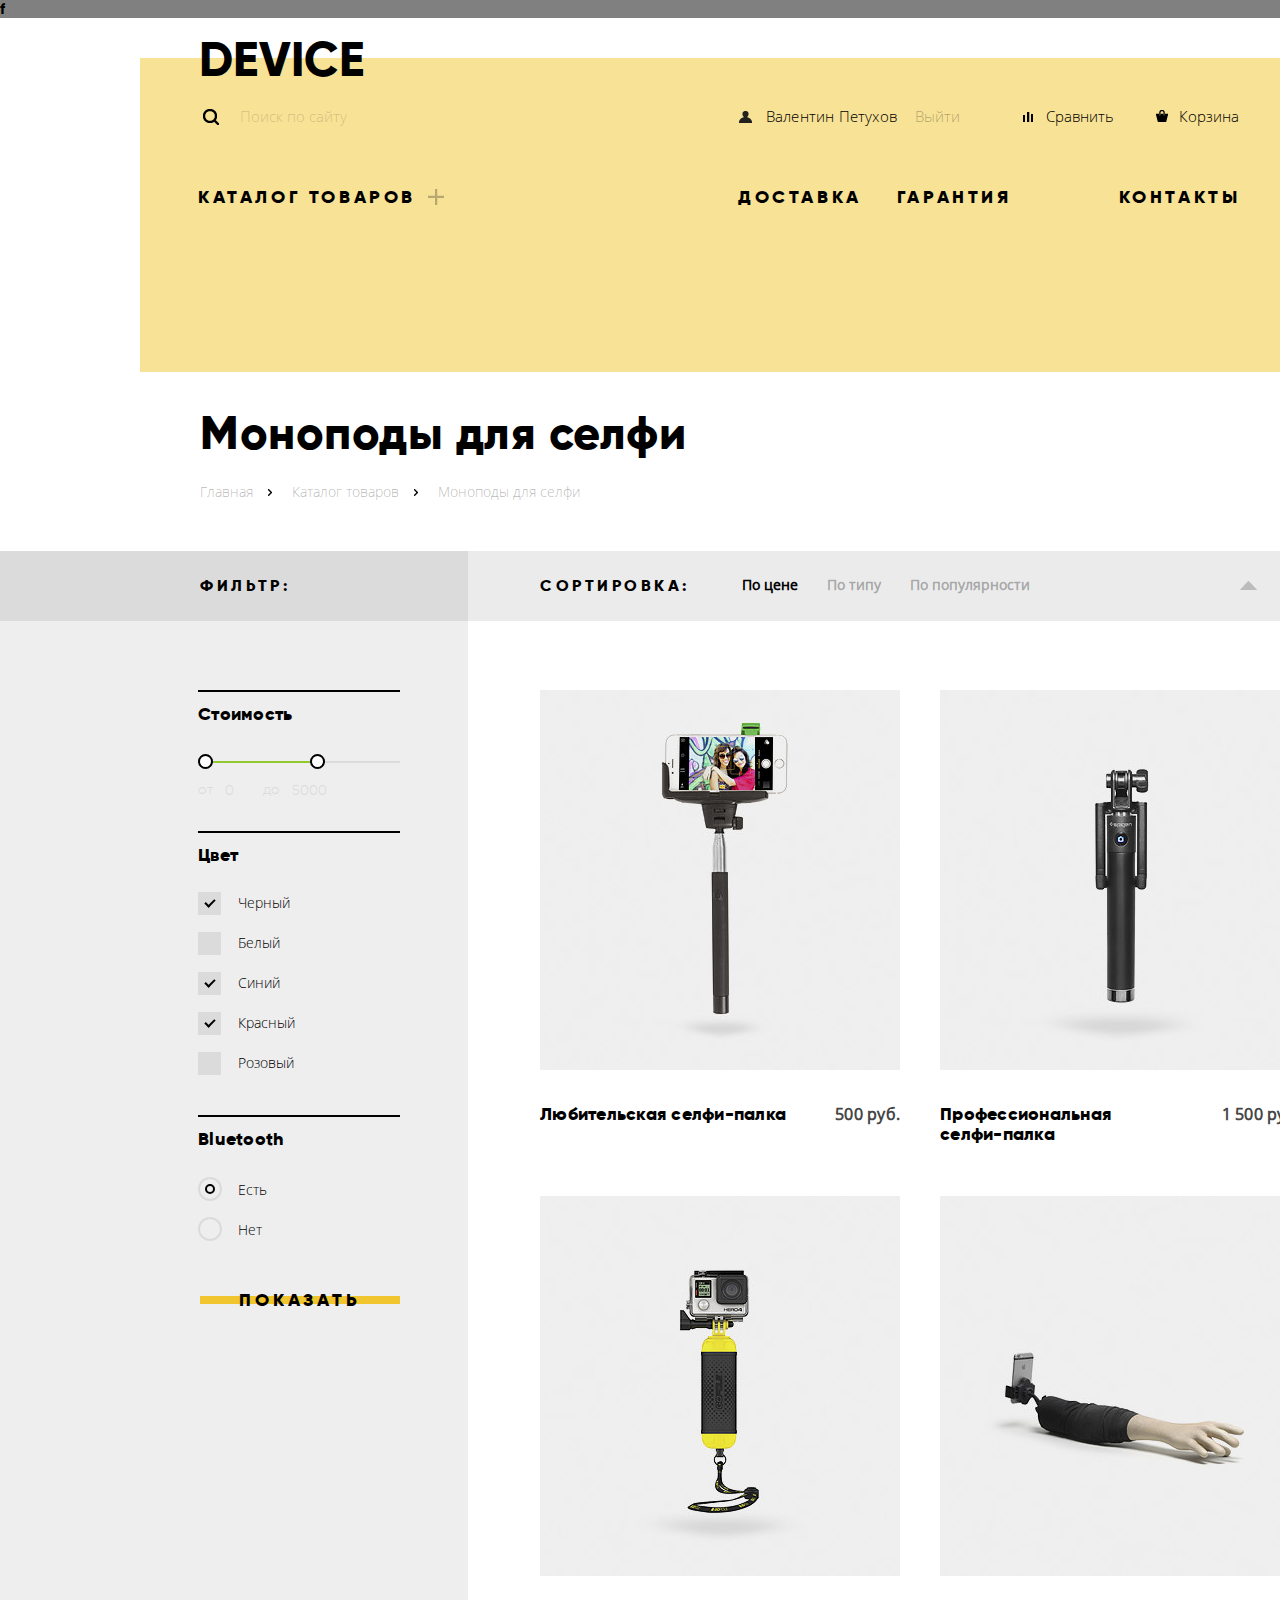
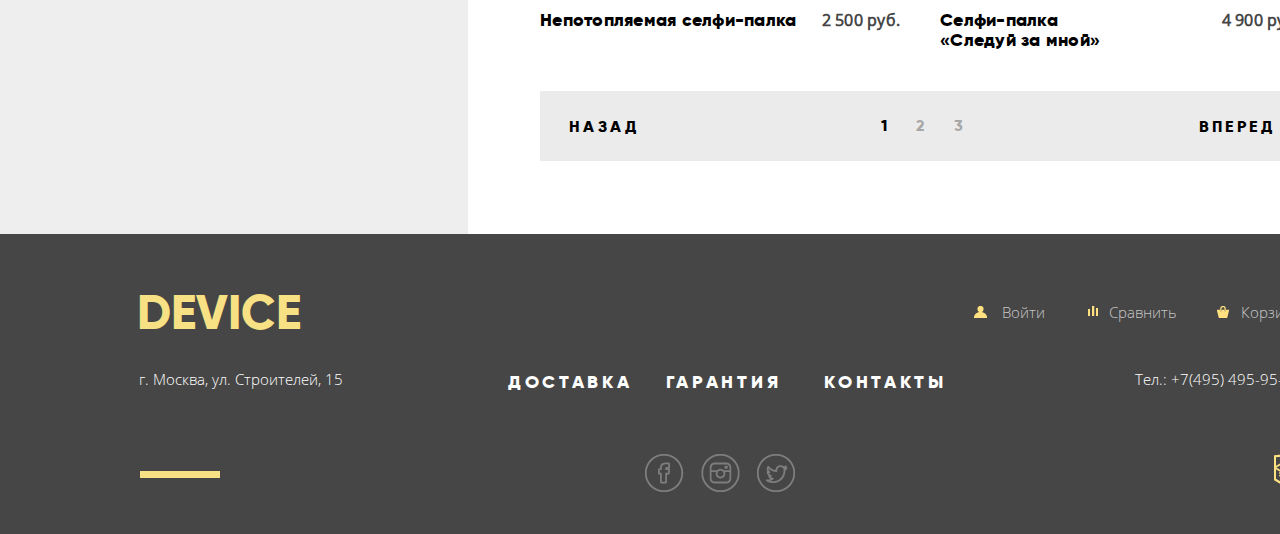
==== catalog.html @ a5fb11fe "Изменения" ====
f<!DOCTYPE html>
<html lang="ru">
<head>
  <meta charset="UTF-8">
  <title>Document</title>
  <link rel="stylesheet" href="css/style.min.css">
  <link rel="stylesheet" href="css/font-awesome.css">
</head>
<body>
  <header class="main-header">
    <div class="main-header__wrapper">
      <h1 class="main-header__logo"><a class="main-header__logo-link" href="index.html">Device</a></h1>
      <div class="main-header__work">
        <form class="main-header__form">
          <input class="main-header__search" type="text" placeholder="Поиск по сайту">
          <button class="main-header__submit">Найти</button>
        </form>
        <ul class="main-header__work-list">
          <li class="main-header__work-item">
            <a class="main-header__work-link  main-header__work-link--back1" href="#">Валентин Петухов</a>
            <a class="main-header__work-link  main-header__work-link--padding" href="#">Выйти</a>
          </li>
          <li class="main-header__work-item">
            <a class="main-header__work-link  main-header__work-link--back2  main-header__work-link--margin" href="#">Сравнить</a>
          </li>
          <li class="main-header__work-item">
            <a class="main-header__work-link  main-header__work-link--back3" href="#">Корзина</a>
          </li>
        </ul>
      </div>
      <ul class="main-nav">
        <li class="main-nav__item">
          <a class="main-nav__link  main-nav__link--margin1" href="#">Каталог товаров</a>
          <nav class="main-nav__menu">
            <ul class="main-nav__menu-list">
              <li class="main-nav__meni-item">
                <a class="main-nav__menu__link" href="#">Виртуальная реальность</a>
              </li>
              <li class="main-nav__meni-item">
                <a class="main-nav__menu__link" href="#">Моноподы для селфи</a>
              </li>
              <li class="main-nav__meni-item">
                <a class="main-nav__menu__link" href="#">Экшн-камеры</a>
              </li>
            </ul>
            <ul class="main-nav__menu-list  main-nav__menu-list--margin">
              <li class="main-nav__meni-item">
                <a class="main-nav__menu__link" href="#">Фитнес-браслеты</a>
              </li>
              <li class="main-nav__meni-item">
                <a class="main-nav__menu__link" href="#">Умные часы</a>
              </li>
            </ul>
            <ul class="main-nav__menu-list">
              <li class="main-nav__meni-item">
                <a class="main-nav__menu__link" href="#">Квадрокоптеры</a>
              </li>
            </ul>
          </nav>
        </li>
        <li class="main-nav__item">
          <a class="main-nav__link  main-nav__link--margin2" href="#">Доставка</a>
        </li>
        <li class="main-nav__item">
          <a class="main-nav__link  main-nav__link--margin3" href="#">Гарантия</a>
        </li>
        <li class="main-nav__item">
          <a class="main-nav__link  main-nav__link--margin4" href="#">Контакты</a>
        </li>
      </ul>
    </div>
  </header>

  <main class="wrapper">
    <h2 class="device-title">Моноподы для селфи</h2>
    <ul class="breadcrumbs">
      <li class="breadcrumbs__item">
        <a class="breadcrumbs__link" href="index.html">Главная</a>
      </li>
      <li class="breadcrumbs__item">
        <a class="breadcrumbs__link" href="#">Каталог товаров</a>
      </li>
      <li class="breadcrumbs__item">
        <span class="breadcrumbs__link  breadcrumbs__link--back">Моноподы для селфи</span>
      </li>
    </ul>
    <div class="product-filter">
      <section class="filter">
        <h3 class="filter__title">Фильтр:</h3>
        <form class="filter__form" action="echo">
          <div class="filter__range">
            <div class="filter__controls">
              <span class="filter__controls-title">Cтоимость</span>
              <div class="filter__scale">
                <div class="filter__bar"></div>
              </div>
              <div class="filter__toggle  filter__toggle--min"></div>
              <div class="filter__toggle  filter__toggle--max"></div>
            </div>
            <div class="filter__price">
              от<input class="filter__min-price" type="text" value="0">
              до<input class="filter__max-price" type="text" value="5000">
            </div>
          </div>
          <div class="filter__range  filter__range--margin">
            <span class="filter__controls-title  filter__controls-title--margin">Цвет</span>
            <label class="filter__checkbox">
                <input class="filter__checkbox-input" type="checkbox" checked>
                <span class="filter__checkbox-indicator"></span>
                Черный
            </label>
            <label class="filter__checkbox">
                <input class="filter__checkbox-input" type="checkbox">
                <span class="filter__checkbox-indicator"></span>
                Белый
            </label>
            <label class="filter__checkbox">
                <input class="filter__checkbox-input" type="checkbox" checked>
                <span class="filter__checkbox-indicator"></span>
                Синий
            </label>
            <label class="filter__checkbox">
                <input class="filter__checkbox-input" type="checkbox" checked>
                <span class="filter__checkbox-indicator"></span>
                Красный
            </label>
            <label class="filter__checkbox">
                <input class="filter__checkbox-input" type="checkbox">
                <span class="filter__checkbox-indicator"></span>
                Розовый
            </label>
          </div>

          <div class="filter__range">
            <span class="filter__controls-title">Bluetooth</span>
            <label class="filter__radio" for="radio-filter-1">
                <input class="filter__radio-input" type="radio" id="radio-filter-1" name="radio" checked>
                <span class="filter__radio-indicator"></span>
                Есть
            </label>
            <label class="filter__radio" for="radio-filter-2">
                <input class="filter__radio-input" type="radio" id="radio-filter-2" name="radio">
                <span class="filter__radio-indicator"></span>
                Нет
            </label>
          </div>
          <div class="filter__block">
            <button class="filter__button">Показать</button>
          </div>
        </form>
      </section>
      <section class="product">
          <div class="product__sort">
            <h3 class="product__filter-title">Сортировка:</h3>
            <ul class="product__sort-list">
              <li class="product__sort-item">
                <a class="product__sort-link  product__sort-link--active" href="#">По цене</a>
              </li>
              <li class="product__sort-item">
                <a class="product__sort-link" href="#">По типу</a>
              </li>
              <li class="product__sort-item">
                <a class="product__sort-link" href="#">По популярности</a>
              </li>
            </ul>
            <div class="product__arrow">
              <a class="product__link  product__link--back1" href="#">Стрелка вверх</a>
              <a class="product__link  product__link--back2  product__link--active2" href="#">Стрелка вниз</a>
            </div>
          </div>
          <ul class="product__list">
            <li class="product__item">
              <div class="product__box">
                <img class="product__img" src="img/item-1.jpg" alt="Любительская селфи-палка" width="360" height="380">
                <div class="product__hover">
                  <div class="product__block">
                    <input class="product__cart" type="submit" value="В корзину">
                  </div>
                  <input class="product__compare" type="submit" value="Добавить к сравнению">
                </div>
              </div>
              <a class="product-link" href="#">Любительская селфи-палка
                <span>500 руб.</span>
              </a>
            </li>
            <li class="product__item">
              <div class="product__box">
                <img class="product__img" src="img/item-2.jpg" alt="Полфессиональная селфи-палка" width="360" height="380">
                <div class="product__hover">
                  <div class="product__block">
                    <input class="product__cart" type="submit" value="В корзину">
                  </div>
                  <input class="product__compare" type="submit" value="Добавить к сравнению">
                </div>
              </div>
              <a class="product-link" href="#">Профессиональная <br>селфи-палка
                <span>1 500 руб.</span>
              </a>
            </li>
            <li class="product__item">
              <div class="product__box">
                <img class="product__img" src="img/item-3.jpg" alt="Непотопляемая селфи-палка" width="360" height="380">
                <div class="product__hover">
                  <div class="product__block">
                    <input class="product__cart" type="submit" value="В корзину">
                  </div>
                  <input class="product__compare" type="submit" value="Добавить к сравнению">
                </div>
              </div>
              <a class="product-link" href="#">Непотопляемая селфи-палка
                <span>2 500 руб.</span>
              </a>
            </li>
            <li class="product__item">
              <div class="product__box">
                <img class="product__img" src="img/item-4.jpg" alt="Селфи-палка &laquo;Следуй за мной&raquo;" width="360" height="380">
                <div class="product__hover">
                  <div class="product__block">
                    <input class="product__cart" type="submit" value="В корзину">
                  </div>
                  <input class="product__compare" type="submit" value="Добавить к сравнению">
                </div>
              </div>
              <a class="product-link" href="#">Селфи-палка<br> &laquo;Следуй за мной&raquo;
                <span>4 900 руб.</span>
              </a>
            </li>
          </ul>
          <div class="product__pagination">
            <a class="product__pagination-direct" href="#">назад</a>
            <ul class="product__pagination-list">
              <li class="product__pagination-item">
                <a class="product__pagination-link product__pagination-link--active">1</a>
              </li>
              <li class="product__pagination-item">
                <a class="product__pagination-link" href="#">2</a>
              </li>
              <li class="product__pagination-item">
                <a class="product__pagination-link" href="#">3</a>
              </li>
            </ul>
            <a class="product__pagination-direct  product__pagination-direct--right" href="#">вперед</a>
          </div>
      </section>
    </div>
  </main>

  <footer class="main-footer">
    <div class="main-footer__block  main-footer__block--margin">
      <a class="main-footer__logo" href="index.html">Device</a>
      <ul class="main-footer__menu-list">
        <li class="main-footer__menu-item">
          <a class="main-footer__menu-link  main-footer__menu-link--back1" href="#">Войти</a>
        </li>
        <li class="main-footer__menu-item">
          <a class="main-footer__menu-link  main-footer__menu-link--back2" href="#">Сравнить</a>
        </li>
        <li class="main-footer__menu-item">
          <a class="main-footer__menu-link  main-footer__menu-link--back3" href="#">Корзина</a>
        </li>
      </ul>
    </div>
    <div class="main-footer__block  main-footer__block--margin2">
      <p class="main-footer__block-contact">г. Москва, ул. Строителей, 15</p>
      <ul class="main-footer__inform-list">
        <li class="main-footer__inform-item">
          <a class="main-footer__inform-link" href="#">Доставка</a>
        </li>
        <li class="main-footer__inform-item">
          <a class="main-footer__inform-link  main-footer__inform-link--margin" href="#">Гарантия</a>
        </li>
        <li class="main-footer__inform-item">
          <a class="main-footer__inform-link " href="#">Контакты</a>
        </li>
      </ul>
      <p class="main-footer__block-contact">Тел.: +7(495) 495-95-95</p>
    </div>
    <div class="main-footer__block">
      <div class="main-footer__box"></div>
      <ul class="main-footer__social">
        <li class="main-footer__social-item">
          <a class="main-footer__social-link  main-footer__social-link--fb" href="#">Facebook</a>
        </li>
        <li class="main-footer__social-item">
          <a class="main-footer__social-link  main-footer__social-link--inst" href="#">Twitter</a>
        </li>
        <li class="main-footer__social-item">
          <a class="main-footer__social-link  main-footer__social-link--tw" href="#">Skype</a>
        </li>
      </ul>
      <a class="main-footer__logo-html" href="#">Логотип HTMLAcademy</a>
    </div>
  </footer>
</body>
</html>
---- css/style.min.css ----
/*! normalize.css v4.1.1 | MIT License | github.com/necolas/normalize.css */
body,html{height:100%}html{-ms-text-size-adjust:100%;-webkit-text-size-adjust:100%;font-family:sans-serif}body{margin:0;display:flex;flex-direction:column;background:#fff;font-size:15px;color:#000;font-family:"Gilroy",arial,sans-serif;font-weight:800;font-style:normal;background:gray}article,aside,details,figcaption,figure,footer,header,main,menu,nav,section,summary{display:block}audio,canvas,progress,video{display:inline-block}audio:not([controls]){display:none;height:0}progress,sub,sup{vertical-align:baseline}[hidden],template{display:none}a{background-color:transparent;-webkit-text-decoration-skip:objects}a:active,a:hover{outline-width:0}abbr[title]{border-bottom:none;text-decoration:underline dotted}b,strong{font-weight:bolder}dfn{font-style:italic}h1{font-size:2em;margin:.67em 0}mark{background-color:#ff0;color:#000}small{font-size:80%}sub,sup{font-size:75%;line-height:0;position:relative}sub{bottom:-.25em}sup{top:-.5em}img{border-style:none}svg:not(:root){overflow:hidden}code,kbd,pre,samp{font-family:monospace,monospace;font-size:1em}figure{margin:1em 40px}hr{box-sizing:content-box;height:0}button,input,select,textarea{font:inherit;margin:0}optgroup{font-weight:700}button,hr,input{overflow:visible}button,select{text-transform:none}[type=reset],[type=submit],button,html [type=button]{-webkit-appearance:button}[type=button]::-moz-focus-inner,[type=reset]::-moz-focus-inner,[type=submit]::-moz-focus-inner,button::-moz-focus-inner{border-style:none;padding:0}[type=button]:-moz-focusring,[type=reset]:-moz-focusring,[type=submit]:-moz-focusring,button:-moz-focusring{outline:1px dotted ButtonText}fieldset{border:1px solid silver;margin:0 2px;padding:.35em .625em .75em}legend{color:inherit;display:table;max-width:100%;white-space:normal}textarea{overflow:auto}[type=checkbox],[type=radio],legend{box-sizing:border-box;padding:0}[type=number]::-webkit-inner-spin-button,[type=number]::-webkit-outer-spin-button{height:auto}[type=search]{-webkit-appearance:textfield;outline-offset:-2px}[type=search]::-webkit-search-cancel-button,[type=search]::-webkit-search-decoration{-webkit-appearance:none}::-webkit-input-placeholder{color:inherit;opacity:.54}::-webkit-file-upload-button{-webkit-appearance:button;font:inherit}@font-face{font-family:"Gilroy";src:url(../fonts/gilroy/Gilroyextrabold.ttf);font-weight:800;font-style:normal}@font-face{font-family:"Gilroy";src:url(../fonts/gilroy/Gilroylight.ttf);font-weight:300;font-style:normal}@font-face{font-family:"OpenSans";src:url(../fonts/open_sans/OpenSans-Light.ttf);font-weight:300;font-style:normal}@font-face{font-family:"OpenSans";src:url(../fonts/open_sans/OpenSans-Regular.ttf);font-weight:400;font-style:normal}.main-header{position:relative;margin:0 auto;width:1440px;background:#fff}.main-header__wrapper{margin-top:40px;margin-left:140px;margin-right:140px;padding-top:43px;padding-bottom:166px;background:#f7e296;z-index:2}.main-header__logo{position:absolute;top:0;left:139px;margin:0 0 17px}.main-header__logo-link{display:inline-block;margin-left:60px;margin-top:18px;font-size:48px;line-height:48px;text-transform:uppercase;text-decoration:none;cursor:pointer;color:#000;letter-spacing:.3px}.main-header__logo-link:hover{color:#464646}.main-header__logo-link:active{color:#666}.main-header__work{display:flex;justify-content:space-between;margin-right:20px;margin-bottom:42px;background:#f7e296}.main-header__form{display:flex;position:relative;margin-left:60px}.main-header__form::before{content:'';position:absolute;top:8px;left:3px;width:16px;height:16px;background:url(../img/sprites.png) -460px -5px no-repeat}.main-header__form:active .main-header__submit,.main-header__form:focus .main-header__submit,.main-header__search:focus+.main-header__submit{opacity:1}.main-header__search{margin:0;padding:0 80px 0 40px;outline:0;border:0;width:237px;font-family:"OpenSans",arial,sans-serif;height:30px;font-weight:300;color:rgba(0,0,0,.3);background:#f7e296}.main-header__search:hover{color:rgba(0,0,0,.6)}.main-header__search:focus{box-shadow:0 2px 0 #000;color:#000}.main-header__submit{position:absolute;right:-53px;bottom:-2px;margin:0;padding:5px;background:#fff;font-family:"OpenSans",arial,sans-serif;outline:0;font-weight:300;line-height:15px;border:2px solid #000;opacity:0}.main-header__submit:hover{color:#fff;background:#000}.main-header__submit:active{background:#000;color:rgba(255,255,255,.3)}.main-header__work-list{display:flex;justify-content:flex-end;flex-grow:1;margin:5px 41px 0 0;padding:0;list-style:none;font-family:"OpenSans",arial,sans-serif}.main-header__work-item,.main-nav__item:hover .main-nav__menu{display:flex}.main-header__work-link{position:relative;display:block;margin-right:0;margin-left:40px;text-decoration:none;color:#000;font-weight:300;padding-left:25px}.main-header__work-link--margin{margin-left:61px}.main-header__work-link--margin2{margin-right:151px}.main-header__work-link--padding{font-weight:300;color:rgba(0,0,0,.3);padding-left:0;margin-left:18px}.main-header__work-link--back1{padding-left:29px;letter-spacing:.2px}.main-header__work-link--back1::before{background:url(../img/sprites.png) -763px -3px no-repeat}.main-header__work-link--back1:hover::before{background:url(../img/sprites.png) -740px -3px no-repeat}.main-header__work-link--back1:active::before{background:url(../img/sprites.png) -671px -3px no-repeat}.main-header__work-link--back2::before{background:url(../img/sprites.png) -137px -2px no-repeat}.main-header__work-link--back2:hover::before{background:url(../img/sprites.png) -177px -2px no-repeat}.main-header__work-link--back2:active::before{background:url(../img/sprites.png) -197px -2px no-repeat}.main-header__work-link--back3::before{background:url(../img/sprites.png) -5px -4px no-repeat}.main-header__work-link--back3:hover::before{background:url(../img/sprites.png) -49px -4px no-repeat}.main-header__work-link--back3:active::before{background:url(../img/sprites.png) -71px -4px no-repeat}.main-header__work-link:hover{color:#7a7152}.main-header__work-link:active{color:#b8a974}.main-header__work-link::before{content:'';position:absolute;top:3px;left:2px;width:15px;height:14px}.main-nav{display:flex;flex-wrap:nowrap;list-style:none;margin:0 57px 0 58px;padding:0;font-weight:300;background:#f7e296}.main-nav__item,.main-nav__link{position:relative}.main-nav__link{display:block;text-decoration:none;color:#000;font-size:18px;line-height:18px;text-transform:uppercase;font-weight:800;letter-spacing:3.6px}.main-nav__link--margin1{padding-right:28px}.main-nav__link--margin1::before{content:'';position:absolute;top:0;right:0;width:16px;height:17px;background:url(../img/sprites.png) -382px -4px no-repeat}.main-nav__link--margin2{margin-left:294px;flex-grow:2}.main-nav__link--margin3{margin-left:35px;margin-right:107px;flex-grow:2}.main-nav__link:hover{color:rgba(0,0,0,.6)}.main-nav__link:hover::before{background:url(../img/sprites.png) -408px -4px no-repeat}.main-nav__link:active{color:rgba(0,0,0,.3)}.main-nav__link:active::before{background:url(../img/sprites.png) -434px -4px no-repeat}.main-nav__menu{display:none;position:absolute;top:20px;left:-58px;width:1040px;margin:0;padding:16px 60px 26px;background:#f7e296;z-index:10}.main-nav__menu-list{list-style:none;padding:7px 0;margin:0 60px 0 0}.main-nav__menu-list--margin{margin-right:75px}.main-nav__menu__link{display:inline-block;margin-bottom:0;text-decoration:none;font-family:"OpenSans",arial,sans-serif;color:#000;font-size:15px;line-height:36px;letter-spacing:.1px}.main-nav__menu__link:hover{color:rgba(0,0,0,.6)}.main-nav__menu__link:active{color:rgba(0,0,0,.3)}.popular{margin:-19px 140px 55px}.popular__list{display:flex;flex-wrap:nowrap;justify-content:space-between;margin:0;padding:0;list-style:none}.popular__item{width:160px;margin-right:40px}.popular__item:nth-child(6n+6){margin-right:0}.popular__link{display:block;padding-top:195px;padding-bottom:30px;color:#000;font-size:18px;line-height:21px;text-decoration:none;letter-spacing:.4px}.popular__link--padding{padding-right:50px}.information__block:active .information__button,.information__block:active .information__link,.popular__link:active{color:rgba(0,0,0,.3)}.popular__link--background1{background:url(../img/sprites3.png) -633px -28px no-repeat,url(../img/popular.png) no-repeat}.popular__link--background1:hover{background:url(../img/sprites3.png) -633px -28px no-repeat,url(../img/popular-1.png) no-repeat}.popular__link--background1:active{background:url(../img/sprites3.png) -890px -28px no-repeat,url(../img/popular-1.png) no-repeat}.popular__link--background2{background:url(../img/sprites3.png) -1140px -37px no-repeat,url(../img/popular.png) no-repeat}.popular__link--background2:hover{background:url(../img/sprites3.png) -1140px -37px no-repeat,url(../img/popular-1.png) no-repeat}.popular__link--background2:active{background:url(../img/sprites3.png) -1386px -37px no-repeat,url(../img/popular-1.png) no-repeat}.popular__link--background3{background:url(../img/sprites3.png) -1621px -42px no-repeat,url(../img/popular.png) no-repeat}.popular__link--background3:hover{background:url(../img/sprites3.png) -1621px -42px no-repeat,url(../img/popular-1.png) no-repeat}.popular__link--background3:active{background:url(../img/sprites3.png) -1852px -42px no-repeat,url(../img/popular-1.png) no-repeat}.popular__link--background4{background:url(../img/sprites3.png) -2104px -30px no-repeat,url(../img/popular.png) no-repeat}.popular__link--background4:hover{background:url(../img/sprites3.png) -2104px -30px no-repeat,url(../img/popular-1.png) no-repeat}.popular__link--background4:active{background:url(../img/sprites3.png) -2371px -30px no-repeat,url(../img/popular-1.png) no-repeat}.popular__link--background5{background:url(../img/sprites3.png) -2611px -48px no-repeat,url(../img/popular.png) no-repeat}.popular__link--background5:hover{background:url(../img/sprites3.png) -2611px -48px no-repeat,url(../img/popular-1.png) no-repeat}.popular__link--background5:active{background:url(../img/sprites3.png) -2827px -48px no-repeat,url(../img/popular-1.png) no-repeat}.popular__link--background6{background:url(../img/sprites3.png) -67px -31px no-repeat,url(../img/popular.png) no-repeat}.popular__link--background6:hover{background:url(../img/sprites3.png) -67px -31px no-repeat,url(../img/popular-1.png) no-repeat}.popular__link--background6:active{background:url(../img/sprites3.png) -359px -31px no-repeat,url(../img/popular-1.png) no-repeat}.logotypes{margin-left:100px;margin-right:140px;margin-bottom:93px}.logotypes__list{display:flex;justify-content:space-between;list-style:none}.logotypes__link{display:block;width:260px;height:100px}.logotypes__link--background1{background:url(../img/logo-1.png) no-repeat}.logotypes__link--background1:hover{background:url(../img/logo-1-2.png) no-repeat}.logotypes__link--background2{background:url(../img/logo-2.png) no-repeat}.logotypes__link--background2:hover{background:url(../img/logo-2-2.png) no-repeat}.logotypes__link--background3{background:url(../img/logo-3.png) no-repeat}.logotypes__link--background3:hover{background:url(../img/logo-3-2.png) no-repeat}.logotypes__link--background4{background:url(../img/logo-4.png) no-repeat}.logotypes__link--background4:hover{background:url(../img/logo-4-2.png) no-repeat}.wrapper{flex:1 0 auto;width:1440px;margin:0 auto;background:#fff}.information{display:flex;margin-left:140px;margin-right:140px;padding-bottom:82px}.information__list{width:51%}.information__list--width{width:49%}.information__list--margin{margin-right:10px}.information__title{position:relative;margin:0 0 43px;padding-top:53px;font-size:47px;line-height:47px}.information__title::before{content:'';position:absolute;top:0;left:0;width:80px;height:7px;background:#000}.information__desc{margin:0 0 30px;padding:0 120px 0 0;font-family:"OpenSans",arial,sans-serif;line-height:30px;font-weight:300}.information__desc--margin{margin-bottom:46px}.information__desc--right{padding-right:40px;margin-bottom:40px}.infomarmation__delivery-list{padding:0;margin:0 0 67px;list-style-type:none}.information__delivery-link{position:relative;display:block;margin-bottom:21px;padding-left:35px;font-size:16px;color:#000;text-decoration:none}.information__delivery-link::before{content:'';position:absolute;top:4px;left:0;width:5px;height:5px;border-radius:50%;border:3px solid #b2b2b2}.information__block{text-align:center;width:260px}.information__block::after{content:'';position:relative;display:block;top:-15px;z-index:1;border-bottom:8px solid #f0c52e}.information__block--top::after{top:-16px}.information__block:hover{background:#f0c52e}.information__link{position:relative;display:inline-block;margin:0;padding-top:7px;text-decoration:none;text-transform:uppercase;color:#000;font-size:18px;text-align:center;letter-spacing:3.5px;z-index:2}.information__map{display:block;margin-bottom:70px;width:560px;height:222px;background:url(../img/map.png) no-repeat,#ebecec}.information__button{position:relative;display:inline-block;margin:0;padding-top:7px;text-decoration:none;text-transform:uppercase;color:#000;background:0 0;border:none;outline:none;font-size:18px;text-align:center;letter-spacing:3.5px;z-index:2}.main-footer{margin:0 auto;width:1164px;padding-left:137px;padding-right:139px;padding-bottom:40px;background:#464646}.main-footer__block{display:flex;justify-content:space-between;vertical-align:middle}.main-footer__block--margin{margin-top:55px;margin-bottom:27px}.main-footer__block--margin2{margin-left:2px;margin-bottom:57px}.main-footer__menu-list{display:flex;margin-top:13px;list-style:none;font-family:"OpenSans",arial,sans-serif;font-weight:300}.main-footer__menu-link{display:block;position:relative;margin-left:40px;padding-left:24px;text-decoration:none;color:rgba(255,255,255,.7)}.main-footer__menu-link:hover{color:#fff}.main-footer__menu-link:active{color:rgba(255,255,255,.3)}.main-footer__menu-link::before{content:'';position:absolute;top:4px;left:0;width:14px;height:14px}.main-footer__menu-link--back1{padding-left:28px}.main-footer__menu-link--back1::before{background:url(../img/sprites.png) -648px -5px no-repeat}.main-footer__menu-link--back1:hover::before{background:url(../img/sprites.png) -694px -5px no-repeat}.main-footer__menu-link--back1:active::before{background:url(../img/sprites.png) -717px -5px no-repeat}.main-footer__menu-link--back2{padding-left:21px;margin-left:43px}.main-footer__menu-link--back2::before{background:url(../img/sprites.png) -157px -5px no-repeat}.main-footer__menu-link--back2:hover::before{background:url(../img/sprites.png) -217px -5px no-repeat}.main-footer__menu-link--back2:active::before{background:url(../img/sprites.png) -237px -5px no-repeat}.main-footer__menu-link--back3::before{background:url(../img/sprites.png) -27px -5px no-repeat}.main-footer__menu-link--back3:hover::before{background:url(../img/sprites.png) -93px -5px no-repeat}.main-footer__menu-link--back3:active::before{background:url(../img/sprites.png) -115px -5px no-repeat}.main-footer__logo{font-size:48px;line-height:48px;text-decoration:none;text-transform:uppercase;color:#f7e184}.main-footer__logo:hover{color:#f0c52e}.main-footer__logo:active{color:#796c3f}.main-footer__block-contact{margin:0;font-family:"OpenSans",arial,sans-serif;font-size:15px;line-height:30px;font-weight:300;text-decoration:none;color:#fff}.main-footer__inform-list{display:flex;list-style:none;margin:3px auto 0 165px;padding:0}.main-footer__inform-link{display:block;margin-right:33px;font-size:18px;line-height:30px;color:#fff;letter-spacing:3.7px;text-transform:uppercase;text-decoration:none}.main-footer__inform-link--margin{margin-right:43px}.main-footer__inform-link:hover{color:rgba(255,255,255,.6)}.main-footer__inform-link:active{color:rgba(255,255,255,.3)}.main-footer__box{margin-top:auto;margin-bottom:auto;margin-left:3px;width:80px;height:7px;background:#f7e184}.main-footer__social{display:flex;list-style:none;padding:0;margin:0 auto 0 425px}.main-footer__social-link{display:block;margin-right:16px;width:40px;height:40px;font-size:0}.main-footer__social-link--fb{background:url(../img/sprites2.png) -5px -5px no-repeat}.main-footer__social-link--fb:hover{background:url(../img/sprites2.png) -54px -5px no-repeat}.main-footer__social-link--fb:active{background:url(../img/sprites2.png) -103px -5px no-repeat}.main-footer__social-link--inst{background:url(../img/sprites2.png) -152px -5px no-repeat}.main-footer__social-link--inst:hover{background:url(../img/sprites2.png) -201px -5px no-repeat}.main-footer__social-link--inst:active{background:url(../img/sprites2.png) -250px -5px no-repeat}.main-footer__social-link--tw{background:url(../img/sprites2.png) -299px -5px no-repeat}.main-footer__social-link--tw:hover{background:url(../img/sprites2.png) -347px -5px no-repeat}.main-footer__social-link--tw:active{background:url(../img/sprites2.png) -395px -5px no-repeat}.main-footer__logo-html{width:27px;height:37px;font-size:0;background:url(../img/sprites.png) -257px -5px no-repeat}.main-footer__logo-html:hover{background:url(../img/sprites.png) -294px -5px no-repeat}.main-footer__logo-html:active{background:url(../img/sprites.png) -331px -5px no-repeat}.device-title{margin-top:38px;margin-left:200px;margin-bottom:17px;font-size:47px;line-height:47px;letter-spacing:.5px}.breadcrumbs{display:flex;padding:0;margin:0 0 41px 200px;list-style:none}.breadcrumbs__link{display:block;position:relative;margin-right:20px;padding-right:19px;text-decoration:none;font-size:14px;line-height:36px;font-family:"OpenSans",arial,sans-serif;font-weight:300;cursor:pointer}.breadcrumbs__link,.breadcrumbs__link:link{color:rgba(0,0,0,.3)}.breadcrumbs__link:hover{color:rgba(0,0,0,.6)}.breadcrumbs__link:active{color:rgba(0,0,0,.1)}.breadcrumbs__link::after{content:'';position:absolute;right:0;top:15px;width:4px;height:7px;background:url(../img/sprites.png) -368px -5px no-repeat}.breadcrumbs__link--back::after{background:0 0}.breadcrumbs__link--back{cursor:text}.breadcrumbs__link--back:active,.breadcrumbs__link--back:hover,.breadcrumbs__link--back:link{color:rgba(0,0,0,.3)}.product-filter{display:flex}.filter{width:468px;background:#eee}.filter__title{margin:0;padding:27px 68px 27px 200px;font-size:16px;line-height:16px;text-transform:uppercase;letter-spacing:3.7px;background:#dbdbdb}.filter__form{margin-right:68px;padding-top:69px;background:#eee}.filter__range{border-top:2px solid #000}.filter__range--margin{padding-bottom:3px}.filter__range{padding-top:11px;margin-bottom:29px;margin-left:198px}.filter__controls{position:relative}.filter__controls-title{display:block;font-size:18px;margin-bottom:20px;letter-spacing:.3px}.filter__controls-title--margin{margin-bottom:17px}.filter__scale{margin-top:36px;margin-bottom:15px;height:2px;background:#dbdbdb}.filter__bar{height:2px;background:#91c92f;margin-right:80px}.filter__toggle{position:absolute;top:51px;left:0;width:11px;height:11px;border-radius:50%;border:2px solid #000;background:#fff;cursor:pointer}.filter__toggle:active{border-color:#fff;background:#7eae29;box-shadow:0 2px 5px rgba(0,0,0,.75)}.filter__toggle--max{left:112px}.filter__price{display:flex;font-size:14px;line-height:22px;font-weight:300;color:#dbdbdb}.filter__max-price,.filter__min-price{margin-left:10px;width:40px;color:#dbdbdb;border:none;outline:none;background:#eee}.filter__checkbox,.filter__radio{position:relative;padding-left:40px;font-family:"OpenSans",arial,sans-serif;font-size:14px;line-height:40px;font-weight:300;color:#000;display:block}.filter__checkbox-input,.filter__radio-input{display:none}.filter__checkbox-input+.filter__checkbox-indicator{position:absolute;top:9px;left:0;width:23px;height:23px;background:#dbdbdb}.filter__checkbox-input+.filter__checkbox-indicator:hover{background:#cecece}.filter__checkbox-input+.filter__checkbox-indicator:active{background:#c4c4c4}.filter__checkbox-input:checked+.filter__checkbox-indicator::after{content:"";position:absolute;top:7px;left:7px;width:8px;height:4px;border-bottom:2px solid #000;border-left:2px solid #000;transform:rotate(-45deg)}.filter__radio-input+.filter__radio-indicator{position:absolute;top:7px;left:0;width:20px;height:20px;border:2px solid #dbdbdb;border-radius:50%}.filter__radio-input+.filter__radio-indicator:hover{border-color:#cecece}.filter__radio-input+.filter__radio-indicator:active{border-color:#c4c4c4}.filter__radio-input:checked+.filter__radio-indicator::after{content:"";position:absolute;top:50%;left:50%;margin-left:-5px;margin-top:-5px;width:6px;height:6px;border:2px solid #000;border-radius:50%}.filter__block{margin:0 0 30px 200px;padding:6px 0 0;text-align:center}.feedback__box::after,.filter__block::after,.product__block::after{content:'';position:relative;top:-16px;z-index:1;display:block;border-bottom:8px solid #f0c52e}.filter__block:hover{background:#f0c52e}.filter__block:active .filter__button{color:rgba(0,0,0,.3)}.filter__button{position:relative;margin:3px 0 0;text-transform:uppercase;border:none;outline:none;color:#000;font-size:18px;text-align:center;background:0 0;z-index:2;letter-spacing:3.8px}.product{padding-bottom:73px;width:970px;background:#fff}.product__filter-title{margin:0;padding:27px 0;font-size:16px;line-height:16px;text-transform:uppercase;letter-spacing:3.5px}.product__sort{display:flex;justify-content:space-between;padding-left:72px;padding-right:140px;background:#ebebeb}.product__sort-list{display:flex;list-style:none;font-family:"OpenSans",arial,sans-serif;margin-top:23px;margin-right:auto;margin-left:12px}.product__sort-link{margin-right:29px;text-decoration:none;font-size:14px;line-height:18px;color:rgba(0,0,0,.3)}.product__sort-link:hover{color:rgba(0,0,0,.6)}.product__sort-link--active,.product__sort-link:active{color:#000}.product__arrow{display:flex}.product__link{display:block;margin-top:30px;margin-left:24px;width:17px;height:9px;font-size:0}.product__link--back1{background:url(../img/sprites.png) -567px -5px no-repeat}.product__link--back1:hover{background:url(../img/sprites.png) -594px -5px no-repeat}.product__link--back1:active{background:url(../img/sprites.png) -621px -5px no-repeat}.product__link--back2{background:url(../img/sprites.png) -513px -5px no-repeat}.product__link--back2:hover{background:url(../img/sprites.png) -540px -5px no-repeat}.product__link--back2:active{background:url(../img/sprites.png) -486px -5px no-repeat}.product__link--active2{background:url(../img/sprites.png) -486px -5px no-repeat no-repeat}.product__list{display:flex;padding:0;margin:69px 0 41px 72px;flex-wrap:wrap;list-style:none}.product__item{position:relative;margin-right:40px;margin-bottom:52px}.product__item:nth-child(3),.product__item:nth-child(4){margin-bottom:0}.product-link,.product__pagination{display:flex;justify-content:space-between}.product-link{padding-top:34px;text-decoration:none;color:#000;font-size:18px;line-height:20px;letter-spacing:.25px}.product-link span{font-family:"OpenSans",arial,sans-serif;font-size:16px;color:#464646}.product__pagination{margin-left:72px;margin-right:138px;background:#ebebeb}.product__pagination-list{display:flex;list-style:none;margin:26px 178px 0 auto;padding:0}.product__pagination-link{margin-right:29px;color:rgba(0,0,0,.3);text-decoration:none;font-size:16px;line-height:16px}.product__pagination-link--active{color:#000}.product__pagination-direct{display:block;padding:28px 28px 26px 29px;font-size:16px;line-height:16px;text-decoration:none;text-transform:uppercase;color:#000;letter-spacing:3.4px}.product__pagination-direct--right{padding-right:25px}.product__pagination-direct:hover{background:#d9d9d9}.product__block:active .product__cart,.product__pagination-direct:active{color:rgba(0,0,0,.3)}.product__hover{position:absolute;display:none;flex-direction:column;top:0;left:0;width:360px;height:380px;background:rgba(238,238,238,.7)}.product__compare{margin-bottom:auto;margin-left:auto;margin-right:auto;background:0 0;border:none;outline:none;font-family:"OpenSans",arial,sans-serif;font-size:13px;line-height:36px;width:160px;color:rgba(0,0,0,.5)}.product__compare:hover{color:#000}.product__compare:active{color:rgba(0,0,0,.2)}.product__block,.product__cart{text-transform:uppercase;border:none;outline:none;font-size:18px;text-align:center;letter-spacing:2px;background:0 0}.product__block{width:200px;padding:6px 0 0;margin:auto auto 35px}.product__block:hover{background:#f0c52e;opacity:1}.product__cart{position:relative;margin:0;color:#000;z-index:2}.product__box{width:360px;height:380px}.product__box:hover .product__hover{display:flex}.feedback{display:none;position:fixed;top:0;bottom:0;left:0;right:0;margin:auto;padding:95px 100px 100px;height:350px;width:760px;background:#fff;z-index:11;box-shadow:10px 0 20px -15px #000,-10px 0 20px -15px #000}.feedback--block{display:block}.feedback__form{display:flex;flex-wrap:wrap}.feedback__title{display:block;margin-right:40px;margin-bottom:36px}.feedback__title--margin{margin-bottom:39px}.feedback__title:nth-child(2){margin-right:0}.feedback__name{display:block;margin-bottom:11px;font-size:18px;line-height:18px}.feedback__name--margin{margin-bottom:10px}.feedback__input,.feedback__textarea{width:320px;font-family:"OpenSans",arial,sans-serif;border:0;outline:0;font-size:14px;line-height:18px;padding:16px 20px;color:rgba(70,70,70,.4);background:#e5e5e5}.feedback__textarea{width:720px;height:124px;resize:none}.feedback__box,.feedback__button{text-transform:uppercase;border:none;outline:none;font-size:18px;text-align:center;background:0 0}.feedback__box{margin-top:auto;margin-bottom:35px;width:200px;padding:6px 0 0;letter-spacing:2px}.feedback__box:hover{background:#f0c52e;opacity:1}.feedback__box:active .feedback__button,.slider__block:active .slider__link{color:rgba(0,0,0,.3)}.feedback__button{position:relative;margin:0;color:#000;z-index:2;letter-spacing:3.5px}.feedback__close{position:absolute;right:22px;top:22px;font-size:0;width:55px;height:55px;border-radius:50%;border:none;outline:none;background:#f7e296}.feedback__close:hover{background:rgba(247,226,150,.6)}.feedback__close:active{background:rgba(247,226,150,.4)}.feedback__close::after,.feedback__close::before{content:'';position:absolute;width:26px;height:2px;background:#fff}.feedback__close:before{transform:rotate(45deg);left:14px}.feedback__close:after{left:16px;transform:rotate(-45deg)}.feedback--show{display:block;animation:bounce .7s}.feedback--error{animation:shake .6s}@keyframes bounce{0%{transform:translateY(-3000px)}70%{transform:translateY(30px)}90%{transform:translateY(-10px)}to{transform:translateY(0)}}@keyframes shake{0%,to{transform:translateX(0)}10%,30%,50%,70%,90%{transform:translateX(-10px)}20%,40%,60%,80%{transform:translateX(10px)}}.slider{position:relative;top:-110px;margin-left:140px;margin-right:140px;min-height:500px;overflow:hidden}.slider__item{position:absolute;top:0;left:0;padding-left:596px;padding-right:60px;min-height:500px}.slider__item--back1{background:url(../img/slider-1.png) 90px top no-repeat}.slider__item--back2{background:url(../img/slider-2.png) 116px 10px no-repeat}.slider__item--back3{background:url(../img/slider-3.png) 30px 65px no-repeat;padding-right:20px}.slider__input{display:none}.slider__title{position:relative;margin:36px 0 0;padding-top:43px;padding-right:105px;font-size:47px;line-height:55px;z-index:2;letter-spacing:.7px}.slider__title--padding{padding-right:0}.slider__title::before{content:'';position:absolute;top:0;left:4px;width:100px;height:7px;background:#fff}.slider__desc{margin:20px 0 43px 2px;padding:0 10px 0 0;font-size:15px;line-height:30px;font-family:"OpenSans",arial,sans-serif;font-weight:300;letter-spacing:.2px;color:#464646}.slider__desc--padding{padding-right:30px}.slider__desc--padding2{padding-right:80px}.slider__link{display:block}.slider__table{margin-left:2px;border-collapse:collapse}.slider__table-row{padding-bottom:10px}.slider__table-column{padding-bottom:12px;font-size:36px;line-height:36px;font-weight:300}.slider__table-column--text{font-size:13px;line-height:20px;font-family:"OpenSans",arial,sans-serif}.slider__table-column--padding{padding-right:80px}.slider__table-column--padding2{padding-right:60px}.slider__block{margin:0 0 56px 5px;padding:6px 0 0;text-align:center;width:220px}.slider__block::after{content:'';position:relative;top:-15px;z-index:1;display:block;border-bottom:8px solid #f0c52e}.slider__block:hover{background:#f0c52e}.slider__link{position:relative;margin:3px 0 0;text-transform:uppercase;text-decoration:none;border:none;outline:none;color:#000;font-size:18px;text-align:center;background:0 0;z-index:2;letter-spacing:3.8px}.slider__controls{position:absolute;top:323px;right:84px;text-align:center;z-index:2}.slider__label{display:inline-block;width:4px;height:4px;margin:0 0 0 20px;background:#fff;border:3px solid #b2b2b2;border-radius:50%;cursor:pointer}.slider__number{position:absolute;bottom:157px;right:50px;font-size:179px;line-height:179px;color:#fff}#btn-1:checked~.slider__list .slider__item:nth-child(1){left:0}#btn-1:checked~.slider__list .slider__item:nth-child(2),#btn-1:checked~.slider__list .slider__item:nth-child(3){left:1540px}#btn-2:checked~.slider__list .slider__item:nth-child(1){left:-1540px}#btn-2:checked~.slider__list .slider__item:nth-child(2){left:0}#btn-2:checked~.slider__list .slider__item:nth-child(3),#btn-3:checked~.slider__list .slider__item:nth-child(1),#btn-3:checked~.slider__list .slider__item:nth-child(2){left:-1540px}#btn-3:checked~.slider__list .slider__item:nth-child(3){left:0}#btn-1:checked~.slider__controls .slider__label[for=btn-1],#btn-2:checked~.slider__controls .slider__label[for=btn-2],#btn-3:checked~.slider__controls .slider__label[for=btn-3]{border:3px solid #000}.services{position:relative;margin-bottom:94px;min-height:350px;overflow:hidden}.services__background{margin-top:100px;height:288px;background:#e5e5e5}.services__item{position:absolute;top:0;left:0;margin:0 0 0 417px;padding-left:117px;border-left:7px solid #000;height:319px}.services__item--back1{background:url(../img/delivery.png) 673px 86px no-repeat}.services__item--back2{background:url(../img/warranty.png) 660px 60px no-repeat}.services__item--back3{background:url(../img/credit.png) 650px 60px no-repeat}.services__input{display:none}.services__title{margin:74px 0 30px;padding-right:400px;font-size:47px;line-height:47px;letter-spacing:1px}.services__desc{margin:0 0 30px;font-size:15px;line-height:30px;font-family:"OpenSans",arial,sans-serif;font-weight:300;color:#464646;letter-spacing:.2px}.services__desc span{display:block;padding-right:450px}.services__desc--padding span{padding-right:520px}.services__desc--padding2 span{padding-right:470px}.services__controls{position:absolute;top:80px;left:140px;text-align:center;z-index:2}.services__label{display:block;width:278px}.services__name,.services__name-text{display:block;width:160px;text-align:center}.services__name{padding:6px 0 0;cursor:pointer;margin:0 0 25px}.services__name::after{content:'';position:relative;top:-17px;z-index:1;display:block;border-bottom:8px solid #f0c52e}.services__name:hover{color:#000;background:#f0c52e}.services__name-text{position:relative;margin:1px 0 0;padding-top:1px;padding-bottom:2px;padding-left:6px;text-transform:uppercase;border:none;outline:none;font-size:18px;background:0 0;z-index:2;letter-spacing:3.8px;color:#000}.services__list{z-index:3}#btn-4:checked~.services__controls .services__label:nth-child(1),#btn-4:checked~.services__controls .services__label:nth-child(1) .services__name:hover,#btn-5:checked~.services__controls .services__label:nth-child(2),#btn-5:checked~.services__controls .services__label:nth-child(2) .services__name:hover,#btn-6:checked~.services__controls .services__label:nth-child(3),#btn-6:checked~.services__controls .services__label:nth-child(3) .services__name:hover{background:#000}#btn-4:checked~.services__controls .services__label:nth-child(1) .services__name-text,#btn-5:checked~.services__controls .services__label:nth-child(2) .services__name-text,#btn-6:checked~.services__controls .services__label:nth-child(3) .services__name-text{color:#f0c52e}#btn-4:checked~.services__controls .services__label:nth-child(1) .services__name::after,#btn-5:checked~.services__controls .services__label:nth-child(2) .services__name::after,#btn-6:checked~.services__controls .services__label:nth-child(3) .services__name::after{border-color:#000}#btn-4:checked~.services__list .services__item:nth-child(1){left:0}#btn-4:checked~.services__list .services__item:nth-child(2){left:1720px}#btn-4:checked~.services__list .services__item:nth-child(3),#btn-5:checked~.services__list .services__item:nth-child(1){left:-1720px}#btn-5:checked~.services__list .services__item:nth-child(2){left:0}#btn-5:checked~.services__list .services__item:nth-child(3),#btn-6:checked~.services__list .services__item:nth-child(1),#btn-6:checked~.services__list .services__item:nth-child(2){left:-1720px}#btn-6:checked~.services__list .services__item:nth-child(3){left:0}.overlay{display:none;position:fixed;top:0;left:0;z-index:10;width:100%;height:100%;background:rgba(0,0,0,.5)}.overlay--show{display:block}.mappopup{display:none;position:fixed;top:0;bottom:0;left:0;right:0;margin:auto;height:593px;width:994px;background:url(../img/map-big.png) no-repeat,#ebecec;background-size:cover;z-index:11}.mappopup--block{display:block}.mappopup__close{position:absolute;right:22px;top:22px;font-size:0;width:55px;height:55px;border-radius:50%;border:none;outline:none;background:#f7e296}.mappopup__close:hover{background:rgba(247,226,150,.6)}.mappopup__close:active{background:rgba(247,226,150,.4)}.mappopup__close::after,.mappopup__close::before{content:'';position:absolute;width:26px;height:2px;background:#fff}.mappopup__close:before{transform:rotate(45deg);left:14px}.mappopup__close:after{left:16px;transform:rotate(-45deg)}.mappopup--show{display:block;animation:bounce .7s}
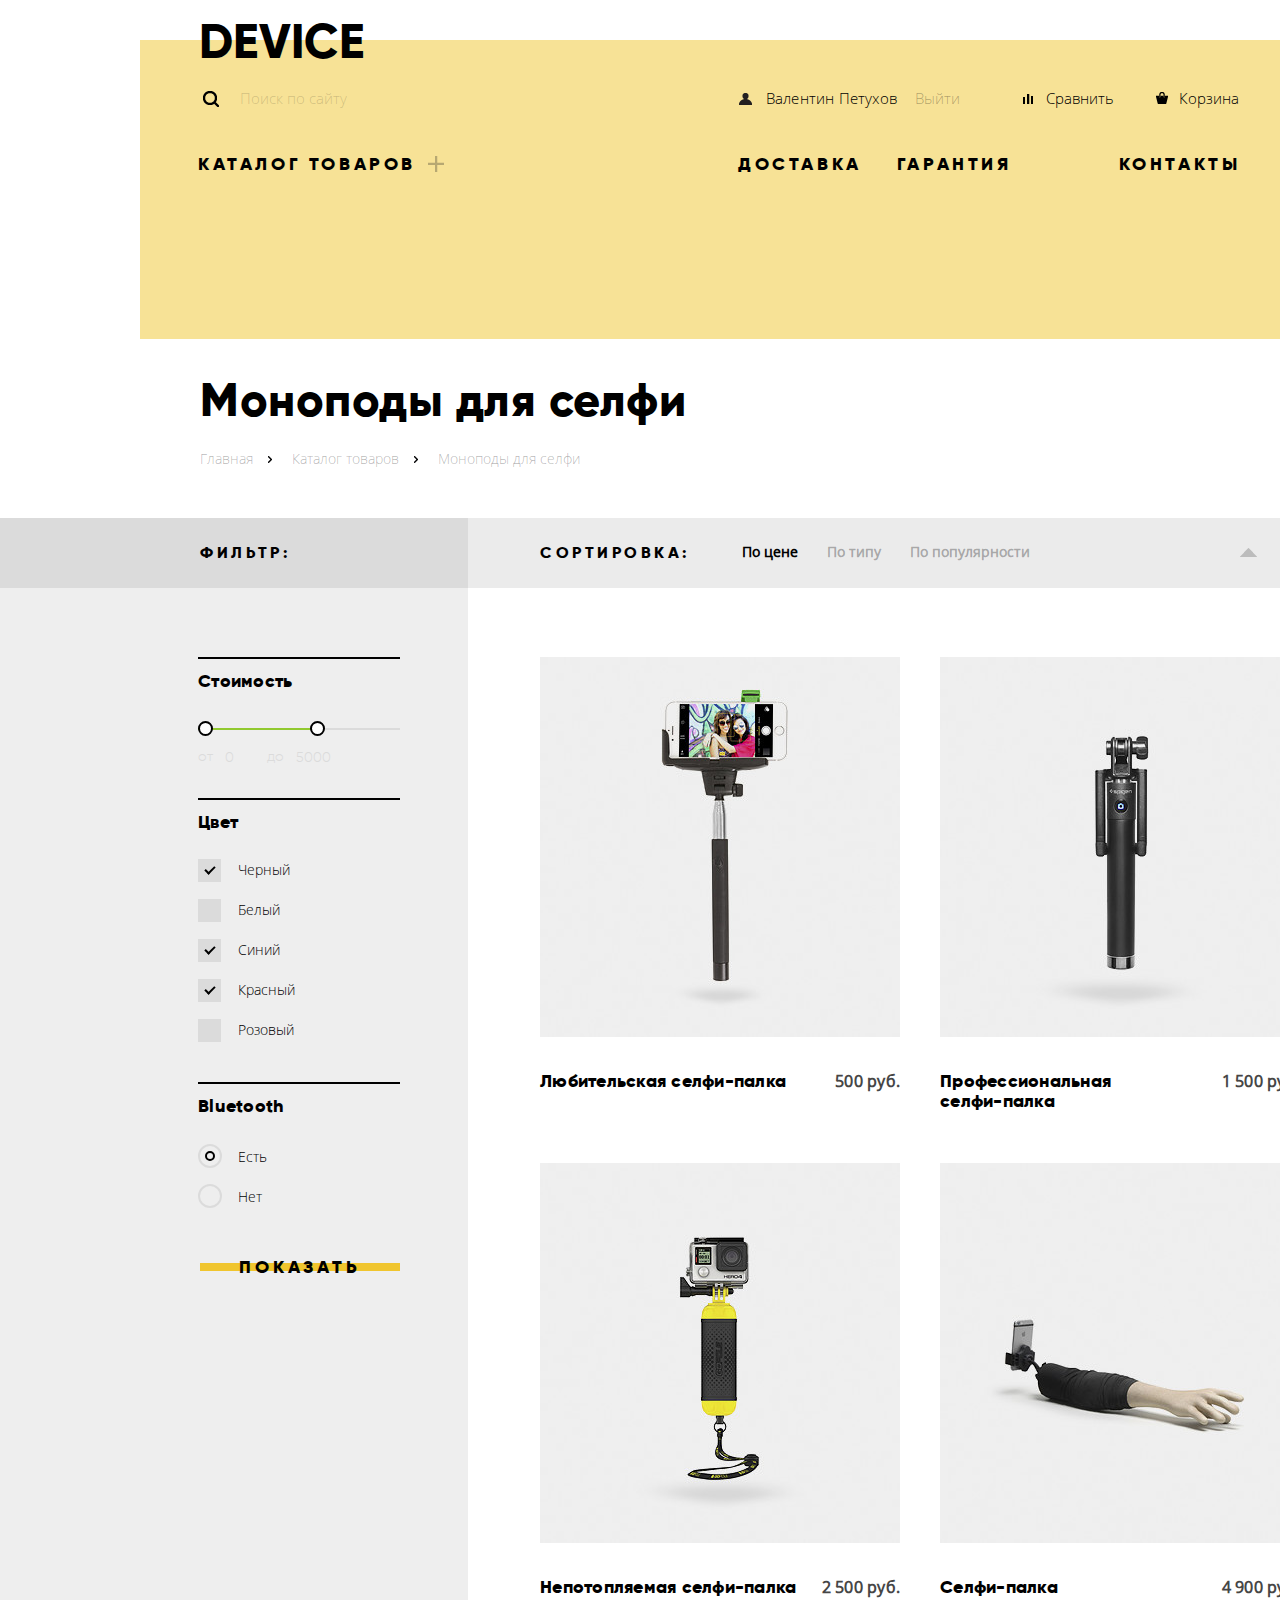
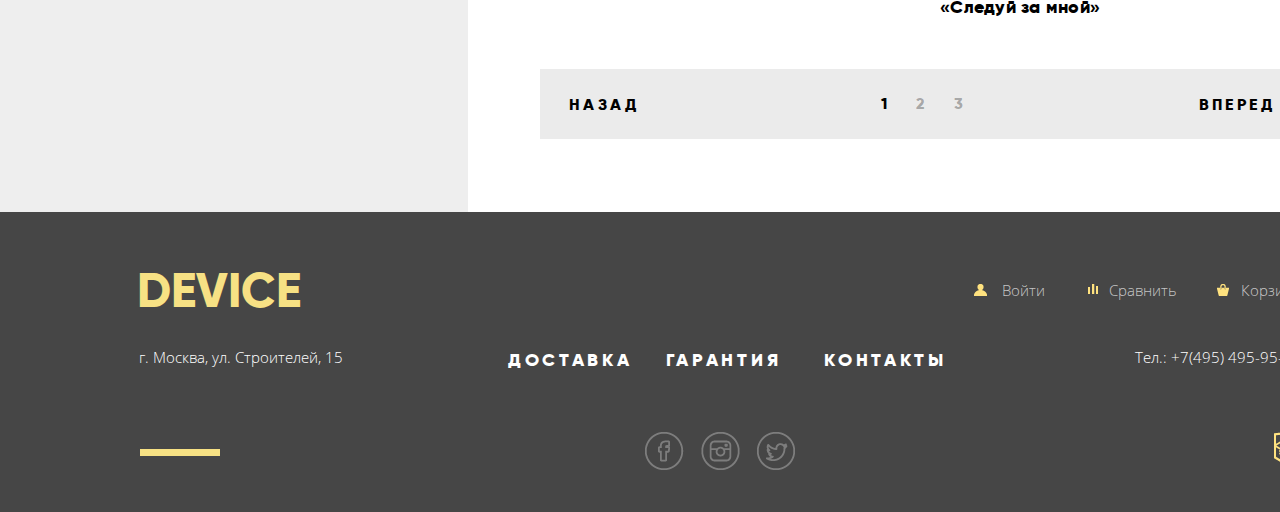
==== commit 4da96cee: "Изменение 4" ====
--- a/catalog.html
+++ b/catalog.html
@@ -1,4 +1,4 @@
-f<!DOCTYPE html>
+<!DOCTYPE html>
 <html lang="ru">
 <head>
   <meta charset="UTF-8">
--- a/css/style.min.css
+++ b/css/style.min.css
@@ -1,2 +1,2 @@
 /*! normalize.css v4.1.1 | MIT License | github.com/necolas/normalize.css */
-body,html{height:100%}html{-ms-text-size-adjust:100%;-webkit-text-size-adjust:100%;font-family:sans-serif}body{margin:0;display:flex;flex-direction:column;background:#fff;font-size:15px;color:#000;font-family:"Gilroy",arial,sans-serif;font-weight:800;font-style:normal;background:gray}article,aside,details,figcaption,figure,footer,header,main,menu,nav,section,summary{display:block}audio,canvas,progress,video{display:inline-block}audio:not([controls]){display:none;height:0}progress,sub,sup{vertical-align:baseline}[hidden],template{display:none}a{background-color:transparent;-webkit-text-decoration-skip:objects}a:active,a:hover{outline-width:0}abbr[title]{border-bottom:none;text-decoration:underline dotted}b,strong{font-weight:bolder}dfn{font-style:italic}h1{font-size:2em;margin:.67em 0}mark{background-color:#ff0;color:#000}small{font-size:80%}sub,sup{font-size:75%;line-height:0;position:relative}sub{bottom:-.25em}sup{top:-.5em}img{border-style:none}svg:not(:root){overflow:hidden}code,kbd,pre,samp{font-family:monospace,monospace;font-size:1em}figure{margin:1em 40px}hr{box-sizing:content-box;height:0}button,input,select,textarea{font:inherit;margin:0}optgroup{font-weight:700}button,hr,input{overflow:visible}button,select{text-transform:none}[type=reset],[type=submit],button,html [type=button]{-webkit-appearance:button}[type=button]::-moz-focus-inner,[type=reset]::-moz-focus-inner,[type=submit]::-moz-focus-inner,button::-moz-focus-inner{border-style:none;padding:0}[type=button]:-moz-focusring,[type=reset]:-moz-focusring,[type=submit]:-moz-focusring,button:-moz-focusring{outline:1px dotted ButtonText}fieldset{border:1px solid silver;margin:0 2px;padding:.35em .625em .75em}legend{color:inherit;display:table;max-width:100%;white-space:normal}textarea{overflow:auto}[type=checkbox],[type=radio],legend{box-sizing:border-box;padding:0}[type=number]::-webkit-inner-spin-button,[type=number]::-webkit-outer-spin-button{height:auto}[type=search]{-webkit-appearance:textfield;outline-offset:-2px}[type=search]::-webkit-search-cancel-button,[type=search]::-webkit-search-decoration{-webkit-appearance:none}::-webkit-input-placeholder{color:inherit;opacity:.54}::-webkit-file-upload-button{-webkit-appearance:button;font:inherit}@font-face{font-family:"Gilroy";src:url(../fonts/gilroy/Gilroyextrabold.ttf);font-weight:800;font-style:normal}@font-face{font-family:"Gilroy";src:url(../fonts/gilroy/Gilroylight.ttf);font-weight:300;font-style:normal}@font-face{font-family:"OpenSans";src:url(../fonts/open_sans/OpenSans-Light.ttf);font-weight:300;font-style:normal}@font-face{font-family:"OpenSans";src:url(../fonts/open_sans/OpenSans-Regular.ttf);font-weight:400;font-style:normal}.main-header{position:relative;margin:0 auto;width:1440px;background:#fff}.main-header__wrapper{margin-top:40px;margin-left:140px;margin-right:140px;padding-top:43px;padding-bottom:166px;background:#f7e296;z-index:2}.main-header__logo{position:absolute;top:0;left:139px;margin:0 0 17px}.main-header__logo-link{display:inline-block;margin-left:60px;margin-top:18px;font-size:48px;line-height:48px;text-transform:uppercase;text-decoration:none;cursor:pointer;color:#000;letter-spacing:.3px}.main-header__logo-link:hover{color:#464646}.main-header__logo-link:active{color:#666}.main-header__work{display:flex;justify-content:space-between;margin-right:20px;margin-bottom:42px;background:#f7e296}.main-header__form{display:flex;position:relative;margin-left:60px}.main-header__form::before{content:'';position:absolute;top:8px;left:3px;width:16px;height:16px;background:url(../img/sprites.png) -460px -5px no-repeat}.main-header__form:active .main-header__submit,.main-header__form:focus .main-header__submit,.main-header__search:focus+.main-header__submit{opacity:1}.main-header__search{margin:0;padding:0 80px 0 40px;outline:0;border:0;width:237px;font-family:"OpenSans",arial,sans-serif;height:30px;font-weight:300;color:rgba(0,0,0,.3);background:#f7e296}.main-header__search:hover{color:rgba(0,0,0,.6)}.main-header__search:focus{box-shadow:0 2px 0 #000;color:#000}.main-header__submit{position:absolute;right:-53px;bottom:-2px;margin:0;padding:5px;background:#fff;font-family:"OpenSans",arial,sans-serif;outline:0;font-weight:300;line-height:15px;border:2px solid #000;opacity:0}.main-header__submit:hover{color:#fff;background:#000}.main-header__submit:active{background:#000;color:rgba(255,255,255,.3)}.main-header__work-list{display:flex;justify-content:flex-end;flex-grow:1;margin:5px 41px 0 0;padding:0;list-style:none;font-family:"OpenSans",arial,sans-serif}.main-header__work-item,.main-nav__item:hover .main-nav__menu{display:flex}.main-header__work-link{position:relative;display:block;margin-right:0;margin-left:40px;text-decoration:none;color:#000;font-weight:300;padding-left:25px}.main-header__work-link--margin{margin-left:61px}.main-header__work-link--margin2{margin-right:151px}.main-header__work-link--padding{font-weight:300;color:rgba(0,0,0,.3);padding-left:0;margin-left:18px}.main-header__work-link--back1{padding-left:29px;letter-spacing:.2px}.main-header__work-link--back1::before{background:url(../img/sprites.png) -763px -3px no-repeat}.main-header__work-link--back1:hover::before{background:url(../img/sprites.png) -740px -3px no-repeat}.main-header__work-link--back1:active::before{background:url(../img/sprites.png) -671px -3px no-repeat}.main-header__work-link--back2::before{background:url(../img/sprites.png) -137px -2px no-repeat}.main-header__work-link--back2:hover::before{background:url(../img/sprites.png) -177px -2px no-repeat}.main-header__work-link--back2:active::before{background:url(../img/sprites.png) -197px -2px no-repeat}.main-header__work-link--back3::before{background:url(../img/sprites.png) -5px -4px no-repeat}.main-header__work-link--back3:hover::before{background:url(../img/sprites.png) -49px -4px no-repeat}.main-header__work-link--back3:active::before{background:url(../img/sprites.png) -71px -4px no-repeat}.main-header__work-link:hover{color:#7a7152}.main-header__work-link:active{color:#b8a974}.main-header__work-link::before{content:'';position:absolute;top:3px;left:2px;width:15px;height:14px}.main-nav{display:flex;flex-wrap:nowrap;list-style:none;margin:0 57px 0 58px;padding:0;font-weight:300;background:#f7e296}.main-nav__item,.main-nav__link{position:relative}.main-nav__link{display:block;text-decoration:none;color:#000;font-size:18px;line-height:18px;text-transform:uppercase;font-weight:800;letter-spacing:3.6px}.main-nav__link--margin1{padding-right:28px}.main-nav__link--margin1::before{content:'';position:absolute;top:0;right:0;width:16px;height:17px;background:url(../img/sprites.png) -382px -4px no-repeat}.main-nav__link--margin2{margin-left:294px;flex-grow:2}.main-nav__link--margin3{margin-left:35px;margin-right:107px;flex-grow:2}.main-nav__link:hover{color:rgba(0,0,0,.6)}.main-nav__link:hover::before{background:url(../img/sprites.png) -408px -4px no-repeat}.main-nav__link:active{color:rgba(0,0,0,.3)}.main-nav__link:active::before{background:url(../img/sprites.png) -434px -4px no-repeat}.main-nav__menu{display:none;position:absolute;top:20px;left:-58px;width:1040px;margin:0;padding:16px 60px 26px;background:#f7e296;z-index:10}.main-nav__menu-list{list-style:none;padding:7px 0;margin:0 60px 0 0}.main-nav__menu-list--margin{margin-right:75px}.main-nav__menu__link{display:inline-block;margin-bottom:0;text-decoration:none;font-family:"OpenSans",arial,sans-serif;color:#000;font-size:15px;line-height:36px;letter-spacing:.1px}.main-nav__menu__link:hover{color:rgba(0,0,0,.6)}.main-nav__menu__link:active{color:rgba(0,0,0,.3)}.popular{margin:-19px 140px 55px}.popular__list{display:flex;flex-wrap:nowrap;justify-content:space-between;margin:0;padding:0;list-style:none}.popular__item{width:160px;margin-right:40px}.popular__item:nth-child(6n+6){margin-right:0}.popular__link{display:block;padding-top:195px;padding-bottom:30px;color:#000;font-size:18px;line-height:21px;text-decoration:none;letter-spacing:.4px}.popular__link--padding{padding-right:50px}.information__block:active .information__button,.information__block:active .information__link,.popular__link:active{color:rgba(0,0,0,.3)}.popular__link--background1{background:url(../img/sprites3.png) -633px -28px no-repeat,url(../img/popular.png) no-repeat}.popular__link--background1:hover{background:url(../img/sprites3.png) -633px -28px no-repeat,url(../img/popular-1.png) no-repeat}.popular__link--background1:active{background:url(../img/sprites3.png) -890px -28px no-repeat,url(../img/popular-1.png) no-repeat}.popular__link--background2{background:url(../img/sprites3.png) -1140px -37px no-repeat,url(../img/popular.png) no-repeat}.popular__link--background2:hover{background:url(../img/sprites3.png) -1140px -37px no-repeat,url(../img/popular-1.png) no-repeat}.popular__link--background2:active{background:url(../img/sprites3.png) -1386px -37px no-repeat,url(../img/popular-1.png) no-repeat}.popular__link--background3{background:url(../img/sprites3.png) -1621px -42px no-repeat,url(../img/popular.png) no-repeat}.popular__link--background3:hover{background:url(../img/sprites3.png) -1621px -42px no-repeat,url(../img/popular-1.png) no-repeat}.popular__link--background3:active{background:url(../img/sprites3.png) -1852px -42px no-repeat,url(../img/popular-1.png) no-repeat}.popular__link--background4{background:url(../img/sprites3.png) -2104px -30px no-repeat,url(../img/popular.png) no-repeat}.popular__link--background4:hover{background:url(../img/sprites3.png) -2104px -30px no-repeat,url(../img/popular-1.png) no-repeat}.popular__link--background4:active{background:url(../img/sprites3.png) -2371px -30px no-repeat,url(../img/popular-1.png) no-repeat}.popular__link--background5{background:url(../img/sprites3.png) -2611px -48px no-repeat,url(../img/popular.png) no-repeat}.popular__link--background5:hover{background:url(../img/sprites3.png) -2611px -48px no-repeat,url(../img/popular-1.png) no-repeat}.popular__link--background5:active{background:url(../img/sprites3.png) -2827px -48px no-repeat,url(../img/popular-1.png) no-repeat}.popular__link--background6{background:url(../img/sprites3.png) -67px -31px no-repeat,url(../img/popular.png) no-repeat}.popular__link--background6:hover{background:url(../img/sprites3.png) -67px -31px no-repeat,url(../img/popular-1.png) no-repeat}.popular__link--background6:active{background:url(../img/sprites3.png) -359px -31px no-repeat,url(../img/popular-1.png) no-repeat}.logotypes{margin-left:100px;margin-right:140px;margin-bottom:93px}.logotypes__list{display:flex;justify-content:space-between;list-style:none}.logotypes__link{display:block;width:260px;height:100px}.logotypes__link--background1{background:url(../img/logo-1.png) no-repeat}.logotypes__link--background1:hover{background:url(../img/logo-1-2.png) no-repeat}.logotypes__link--background2{background:url(../img/logo-2.png) no-repeat}.logotypes__link--background2:hover{background:url(../img/logo-2-2.png) no-repeat}.logotypes__link--background3{background:url(../img/logo-3.png) no-repeat}.logotypes__link--background3:hover{background:url(../img/logo-3-2.png) no-repeat}.logotypes__link--background4{background:url(../img/logo-4.png) no-repeat}.logotypes__link--background4:hover{background:url(../img/logo-4-2.png) no-repeat}.wrapper{flex:1 0 auto;width:1440px;margin:0 auto;background:#fff}.information{display:flex;margin-left:140px;margin-right:140px;padding-bottom:82px}.information__list{width:51%}.information__list--width{width:49%}.information__list--margin{margin-right:10px}.information__title{position:relative;margin:0 0 43px;padding-top:53px;font-size:47px;line-height:47px}.information__title::before{content:'';position:absolute;top:0;left:0;width:80px;height:7px;background:#000}.information__desc{margin:0 0 30px;padding:0 120px 0 0;font-family:"OpenSans",arial,sans-serif;line-height:30px;font-weight:300}.information__desc--margin{margin-bottom:46px}.information__desc--right{padding-right:40px;margin-bottom:40px}.infomarmation__delivery-list{padding:0;margin:0 0 67px;list-style-type:none}.information__delivery-link{position:relative;display:block;margin-bottom:21px;padding-left:35px;font-size:16px;color:#000;text-decoration:none}.information__delivery-link::before{content:'';position:absolute;top:4px;left:0;width:5px;height:5px;border-radius:50%;border:3px solid #b2b2b2}.information__block{text-align:center;width:260px}.information__block::after{content:'';position:relative;display:block;top:-15px;z-index:1;border-bottom:8px solid #f0c52e}.information__block--top::after{top:-16px}.information__block:hover{background:#f0c52e}.information__link{position:relative;display:inline-block;margin:0;padding-top:7px;text-decoration:none;text-transform:uppercase;color:#000;font-size:18px;text-align:center;letter-spacing:3.5px;z-index:2}.information__map{display:block;margin-bottom:70px;width:560px;height:222px;background:url(../img/map.png) no-repeat,#ebecec}.information__button{position:relative;display:inline-block;margin:0;padding-top:7px;text-decoration:none;text-transform:uppercase;color:#000;background:0 0;border:none;outline:none;font-size:18px;text-align:center;letter-spacing:3.5px;z-index:2}.main-footer{margin:0 auto;width:1164px;padding-left:137px;padding-right:139px;padding-bottom:40px;background:#464646}.main-footer__block{display:flex;justify-content:space-between;vertical-align:middle}.main-footer__block--margin{margin-top:55px;margin-bottom:27px}.main-footer__block--margin2{margin-left:2px;margin-bottom:57px}.main-footer__menu-list{display:flex;margin-top:13px;list-style:none;font-family:"OpenSans",arial,sans-serif;font-weight:300}.main-footer__menu-link{display:block;position:relative;margin-left:40px;padding-left:24px;text-decoration:none;color:rgba(255,255,255,.7)}.main-footer__menu-link:hover{color:#fff}.main-footer__menu-link:active{color:rgba(255,255,255,.3)}.main-footer__menu-link::before{content:'';position:absolute;top:4px;left:0;width:14px;height:14px}.main-footer__menu-link--back1{padding-left:28px}.main-footer__menu-link--back1::before{background:url(../img/sprites.png) -648px -5px no-repeat}.main-footer__menu-link--back1:hover::before{background:url(../img/sprites.png) -694px -5px no-repeat}.main-footer__menu-link--back1:active::before{background:url(../img/sprites.png) -717px -5px no-repeat}.main-footer__menu-link--back2{padding-left:21px;margin-left:43px}.main-footer__menu-link--back2::before{background:url(../img/sprites.png) -157px -5px no-repeat}.main-footer__menu-link--back2:hover::before{background:url(../img/sprites.png) -217px -5px no-repeat}.main-footer__menu-link--back2:active::before{background:url(../img/sprites.png) -237px -5px no-repeat}.main-footer__menu-link--back3::before{background:url(../img/sprites.png) -27px -5px no-repeat}.main-footer__menu-link--back3:hover::before{background:url(../img/sprites.png) -93px -5px no-repeat}.main-footer__menu-link--back3:active::before{background:url(../img/sprites.png) -115px -5px no-repeat}.main-footer__logo{font-size:48px;line-height:48px;text-decoration:none;text-transform:uppercase;color:#f7e184}.main-footer__logo:hover{color:#f0c52e}.main-footer__logo:active{color:#796c3f}.main-footer__block-contact{margin:0;font-family:"OpenSans",arial,sans-serif;font-size:15px;line-height:30px;font-weight:300;text-decoration:none;color:#fff}.main-footer__inform-list{display:flex;list-style:none;margin:3px auto 0 165px;padding:0}.main-footer__inform-link{display:block;margin-right:33px;font-size:18px;line-height:30px;color:#fff;letter-spacing:3.7px;text-transform:uppercase;text-decoration:none}.main-footer__inform-link--margin{margin-right:43px}.main-footer__inform-link:hover{color:rgba(255,255,255,.6)}.main-footer__inform-link:active{color:rgba(255,255,255,.3)}.main-footer__box{margin-top:auto;margin-bottom:auto;margin-left:3px;width:80px;height:7px;background:#f7e184}.main-footer__social{display:flex;list-style:none;padding:0;margin:0 auto 0 425px}.main-footer__social-link{display:block;margin-right:16px;width:40px;height:40px;font-size:0}.main-footer__social-link--fb{background:url(../img/sprites2.png) -5px -5px no-repeat}.main-footer__social-link--fb:hover{background:url(../img/sprites2.png) -54px -5px no-repeat}.main-footer__social-link--fb:active{background:url(../img/sprites2.png) -103px -5px no-repeat}.main-footer__social-link--inst{background:url(../img/sprites2.png) -152px -5px no-repeat}.main-footer__social-link--inst:hover{background:url(../img/sprites2.png) -201px -5px no-repeat}.main-footer__social-link--inst:active{background:url(../img/sprites2.png) -250px -5px no-repeat}.main-footer__social-link--tw{background:url(../img/sprites2.png) -299px -5px no-repeat}.main-footer__social-link--tw:hover{background:url(../img/sprites2.png) -347px -5px no-repeat}.main-footer__social-link--tw:active{background:url(../img/sprites2.png) -395px -5px no-repeat}.main-footer__logo-html{width:27px;height:37px;font-size:0;background:url(../img/sprites.png) -257px -5px no-repeat}.main-footer__logo-html:hover{background:url(../img/sprites.png) -294px -5px no-repeat}.main-footer__logo-html:active{background:url(../img/sprites.png) -331px -5px no-repeat}.device-title{margin-top:38px;margin-left:200px;margin-bottom:17px;font-size:47px;line-height:47px;letter-spacing:.5px}.breadcrumbs{display:flex;padding:0;margin:0 0 41px 200px;list-style:none}.breadcrumbs__link{display:block;position:relative;margin-right:20px;padding-right:19px;text-decoration:none;font-size:14px;line-height:36px;font-family:"OpenSans",arial,sans-serif;font-weight:300;cursor:pointer}.breadcrumbs__link,.breadcrumbs__link:link{color:rgba(0,0,0,.3)}.breadcrumbs__link:hover{color:rgba(0,0,0,.6)}.breadcrumbs__link:active{color:rgba(0,0,0,.1)}.breadcrumbs__link::after{content:'';position:absolute;right:0;top:15px;width:4px;height:7px;background:url(../img/sprites.png) -368px -5px no-repeat}.breadcrumbs__link--back::after{background:0 0}.breadcrumbs__link--back{cursor:text}.breadcrumbs__link--back:active,.breadcrumbs__link--back:hover,.breadcrumbs__link--back:link{color:rgba(0,0,0,.3)}.product-filter{display:flex}.filter{width:468px;background:#eee}.filter__title{margin:0;padding:27px 68px 27px 200px;font-size:16px;line-height:16px;text-transform:uppercase;letter-spacing:3.7px;background:#dbdbdb}.filter__form{margin-right:68px;padding-top:69px;background:#eee}.filter__range{border-top:2px solid #000}.filter__range--margin{padding-bottom:3px}.filter__range{padding-top:11px;margin-bottom:29px;margin-left:198px}.filter__controls{position:relative}.filter__controls-title{display:block;font-size:18px;margin-bottom:20px;letter-spacing:.3px}.filter__controls-title--margin{margin-bottom:17px}.filter__scale{margin-top:36px;margin-bottom:15px;height:2px;background:#dbdbdb}.filter__bar{height:2px;background:#91c92f;margin-right:80px}.filter__toggle{position:absolute;top:51px;left:0;width:11px;height:11px;border-radius:50%;border:2px solid #000;background:#fff;cursor:pointer}.filter__toggle:active{border-color:#fff;background:#7eae29;box-shadow:0 2px 5px rgba(0,0,0,.75)}.filter__toggle--max{left:112px}.filter__price{display:flex;font-size:14px;line-height:22px;font-weight:300;color:#dbdbdb}.filter__max-price,.filter__min-price{margin-left:10px;width:40px;color:#dbdbdb;border:none;outline:none;background:#eee}.filter__checkbox,.filter__radio{position:relative;padding-left:40px;font-family:"OpenSans",arial,sans-serif;font-size:14px;line-height:40px;font-weight:300;color:#000;display:block}.filter__checkbox-input,.filter__radio-input{display:none}.filter__checkbox-input+.filter__checkbox-indicator{position:absolute;top:9px;left:0;width:23px;height:23px;background:#dbdbdb}.filter__checkbox-input+.filter__checkbox-indicator:hover{background:#cecece}.filter__checkbox-input+.filter__checkbox-indicator:active{background:#c4c4c4}.filter__checkbox-input:checked+.filter__checkbox-indicator::after{content:"";position:absolute;top:7px;left:7px;width:8px;height:4px;border-bottom:2px solid #000;border-left:2px solid #000;transform:rotate(-45deg)}.filter__radio-input+.filter__radio-indicator{position:absolute;top:7px;left:0;width:20px;height:20px;border:2px solid #dbdbdb;border-radius:50%}.filter__radio-input+.filter__radio-indicator:hover{border-color:#cecece}.filter__radio-input+.filter__radio-indicator:active{border-color:#c4c4c4}.filter__radio-input:checked+.filter__radio-indicator::after{content:"";position:absolute;top:50%;left:50%;margin-left:-5px;margin-top:-5px;width:6px;height:6px;border:2px solid #000;border-radius:50%}.filter__block{margin:0 0 30px 200px;padding:6px 0 0;text-align:center}.feedback__box::after,.filter__block::after,.product__block::after{content:'';position:relative;top:-16px;z-index:1;display:block;border-bottom:8px solid #f0c52e}.filter__block:hover{background:#f0c52e}.filter__block:active .filter__button{color:rgba(0,0,0,.3)}.filter__button{position:relative;margin:3px 0 0;text-transform:uppercase;border:none;outline:none;color:#000;font-size:18px;text-align:center;background:0 0;z-index:2;letter-spacing:3.8px}.product{padding-bottom:73px;width:970px;background:#fff}.product__filter-title{margin:0;padding:27px 0;font-size:16px;line-height:16px;text-transform:uppercase;letter-spacing:3.5px}.product__sort{display:flex;justify-content:space-between;padding-left:72px;padding-right:140px;background:#ebebeb}.product__sort-list{display:flex;list-style:none;font-family:"OpenSans",arial,sans-serif;margin-top:23px;margin-right:auto;margin-left:12px}.product__sort-link{margin-right:29px;text-decoration:none;font-size:14px;line-height:18px;color:rgba(0,0,0,.3)}.product__sort-link:hover{color:rgba(0,0,0,.6)}.product__sort-link--active,.product__sort-link:active{color:#000}.product__arrow{display:flex}.product__link{display:block;margin-top:30px;margin-left:24px;width:17px;height:9px;font-size:0}.product__link--back1{background:url(../img/sprites.png) -567px -5px no-repeat}.product__link--back1:hover{background:url(../img/sprites.png) -594px -5px no-repeat}.product__link--back1:active{background:url(../img/sprites.png) -621px -5px no-repeat}.product__link--back2{background:url(../img/sprites.png) -513px -5px no-repeat}.product__link--back2:hover{background:url(../img/sprites.png) -540px -5px no-repeat}.product__link--back2:active{background:url(../img/sprites.png) -486px -5px no-repeat}.product__link--active2{background:url(../img/sprites.png) -486px -5px no-repeat no-repeat}.product__list{display:flex;padding:0;margin:69px 0 41px 72px;flex-wrap:wrap;list-style:none}.product__item{position:relative;margin-right:40px;margin-bottom:52px}.product__item:nth-child(3),.product__item:nth-child(4){margin-bottom:0}.product-link,.product__pagination{display:flex;justify-content:space-between}.product-link{padding-top:34px;text-decoration:none;color:#000;font-size:18px;line-height:20px;letter-spacing:.25px}.product-link span{font-family:"OpenSans",arial,sans-serif;font-size:16px;color:#464646}.product__pagination{margin-left:72px;margin-right:138px;background:#ebebeb}.product__pagination-list{display:flex;list-style:none;margin:26px 178px 0 auto;padding:0}.product__pagination-link{margin-right:29px;color:rgba(0,0,0,.3);text-decoration:none;font-size:16px;line-height:16px}.product__pagination-link--active{color:#000}.product__pagination-direct{display:block;padding:28px 28px 26px 29px;font-size:16px;line-height:16px;text-decoration:none;text-transform:uppercase;color:#000;letter-spacing:3.4px}.product__pagination-direct--right{padding-right:25px}.product__pagination-direct:hover{background:#d9d9d9}.product__block:active .product__cart,.product__pagination-direct:active{color:rgba(0,0,0,.3)}.product__hover{position:absolute;display:none;flex-direction:column;top:0;left:0;width:360px;height:380px;background:rgba(238,238,238,.7)}.product__compare{margin-bottom:auto;margin-left:auto;margin-right:auto;background:0 0;border:none;outline:none;font-family:"OpenSans",arial,sans-serif;font-size:13px;line-height:36px;width:160px;color:rgba(0,0,0,.5)}.product__compare:hover{color:#000}.product__compare:active{color:rgba(0,0,0,.2)}.product__block,.product__cart{text-transform:uppercase;border:none;outline:none;font-size:18px;text-align:center;letter-spacing:2px;background:0 0}.product__block{width:200px;padding:6px 0 0;margin:auto auto 35px}.product__block:hover{background:#f0c52e;opacity:1}.product__cart{position:relative;margin:0;color:#000;z-index:2}.product__box{width:360px;height:380px}.product__box:hover .product__hover{display:flex}.feedback{display:none;position:fixed;top:0;bottom:0;left:0;right:0;margin:auto;padding:95px 100px 100px;height:350px;width:760px;background:#fff;z-index:11;box-shadow:10px 0 20px -15px #000,-10px 0 20px -15px #000}.feedback--block{display:block}.feedback__form{display:flex;flex-wrap:wrap}.feedback__title{display:block;margin-right:40px;margin-bottom:36px}.feedback__title--margin{margin-bottom:39px}.feedback__title:nth-child(2){margin-right:0}.feedback__name{display:block;margin-bottom:11px;font-size:18px;line-height:18px}.feedback__name--margin{margin-bottom:10px}.feedback__input,.feedback__textarea{width:320px;font-family:"OpenSans",arial,sans-serif;border:0;outline:0;font-size:14px;line-height:18px;padding:16px 20px;color:rgba(70,70,70,.4);background:#e5e5e5}.feedback__textarea{width:720px;height:124px;resize:none}.feedback__box,.feedback__button{text-transform:uppercase;border:none;outline:none;font-size:18px;text-align:center;background:0 0}.feedback__box{margin-top:auto;margin-bottom:35px;width:200px;padding:6px 0 0;letter-spacing:2px}.feedback__box:hover{background:#f0c52e;opacity:1}.feedback__box:active .feedback__button,.slider__block:active .slider__link{color:rgba(0,0,0,.3)}.feedback__button{position:relative;margin:0;color:#000;z-index:2;letter-spacing:3.5px}.feedback__close{position:absolute;right:22px;top:22px;font-size:0;width:55px;height:55px;border-radius:50%;border:none;outline:none;background:#f7e296}.feedback__close:hover{background:rgba(247,226,150,.6)}.feedback__close:active{background:rgba(247,226,150,.4)}.feedback__close::after,.feedback__close::before{content:'';position:absolute;width:26px;height:2px;background:#fff}.feedback__close:before{transform:rotate(45deg);left:14px}.feedback__close:after{left:16px;transform:rotate(-45deg)}.feedback--show{display:block;animation:bounce .7s}.feedback--error{animation:shake .6s}@keyframes bounce{0%{transform:translateY(-3000px)}70%{transform:translateY(30px)}90%{transform:translateY(-10px)}to{transform:translateY(0)}}@keyframes shake{0%,to{transform:translateX(0)}10%,30%,50%,70%,90%{transform:translateX(-10px)}20%,40%,60%,80%{transform:translateX(10px)}}.slider{position:relative;top:-110px;margin-left:140px;margin-right:140px;min-height:500px;overflow:hidden}.slider__item{position:absolute;top:0;left:0;padding-left:596px;padding-right:60px;min-height:500px}.slider__item--back1{background:url(../img/slider-1.png) 90px top no-repeat}.slider__item--back2{background:url(../img/slider-2.png) 116px 10px no-repeat}.slider__item--back3{background:url(../img/slider-3.png) 30px 65px no-repeat;padding-right:20px}.slider__input{display:none}.slider__title{position:relative;margin:36px 0 0;padding-top:43px;padding-right:105px;font-size:47px;line-height:55px;z-index:2;letter-spacing:.7px}.slider__title--padding{padding-right:0}.slider__title::before{content:'';position:absolute;top:0;left:4px;width:100px;height:7px;background:#fff}.slider__desc{margin:20px 0 43px 2px;padding:0 10px 0 0;font-size:15px;line-height:30px;font-family:"OpenSans",arial,sans-serif;font-weight:300;letter-spacing:.2px;color:#464646}.slider__desc--padding{padding-right:30px}.slider__desc--padding2{padding-right:80px}.slider__link{display:block}.slider__table{margin-left:2px;border-collapse:collapse}.slider__table-row{padding-bottom:10px}.slider__table-column{padding-bottom:12px;font-size:36px;line-height:36px;font-weight:300}.slider__table-column--text{font-size:13px;line-height:20px;font-family:"OpenSans",arial,sans-serif}.slider__table-column--padding{padding-right:80px}.slider__table-column--padding2{padding-right:60px}.slider__block{margin:0 0 56px 5px;padding:6px 0 0;text-align:center;width:220px}.slider__block::after{content:'';position:relative;top:-15px;z-index:1;display:block;border-bottom:8px solid #f0c52e}.slider__block:hover{background:#f0c52e}.slider__link{position:relative;margin:3px 0 0;text-transform:uppercase;text-decoration:none;border:none;outline:none;color:#000;font-size:18px;text-align:center;background:0 0;z-index:2;letter-spacing:3.8px}.slider__controls{position:absolute;top:323px;right:84px;text-align:center;z-index:2}.slider__label{display:inline-block;width:4px;height:4px;margin:0 0 0 20px;background:#fff;border:3px solid #b2b2b2;border-radius:50%;cursor:pointer}.slider__number{position:absolute;bottom:157px;right:50px;font-size:179px;line-height:179px;color:#fff}#btn-1:checked~.slider__list .slider__item:nth-child(1){left:0}#btn-1:checked~.slider__list .slider__item:nth-child(2),#btn-1:checked~.slider__list .slider__item:nth-child(3){left:1540px}#btn-2:checked~.slider__list .slider__item:nth-child(1){left:-1540px}#btn-2:checked~.slider__list .slider__item:nth-child(2){left:0}#btn-2:checked~.slider__list .slider__item:nth-child(3),#btn-3:checked~.slider__list .slider__item:nth-child(1),#btn-3:checked~.slider__list .slider__item:nth-child(2){left:-1540px}#btn-3:checked~.slider__list .slider__item:nth-child(3){left:0}#btn-1:checked~.slider__controls .slider__label[for=btn-1],#btn-2:checked~.slider__controls .slider__label[for=btn-2],#btn-3:checked~.slider__controls .slider__label[for=btn-3]{border:3px solid #000}.services{position:relative;margin-bottom:94px;min-height:350px;overflow:hidden}.services__background{margin-top:100px;height:288px;background:#e5e5e5}.services__item{position:absolute;top:0;left:0;margin:0 0 0 417px;padding-left:117px;border-left:7px solid #000;height:319px}.services__item--back1{background:url(../img/delivery.png) 673px 86px no-repeat}.services__item--back2{background:url(../img/warranty.png) 660px 60px no-repeat}.services__item--back3{background:url(../img/credit.png) 650px 60px no-repeat}.services__input{display:none}.services__title{margin:74px 0 30px;padding-right:400px;font-size:47px;line-height:47px;letter-spacing:1px}.services__desc{margin:0 0 30px;font-size:15px;line-height:30px;font-family:"OpenSans",arial,sans-serif;font-weight:300;color:#464646;letter-spacing:.2px}.services__desc span{display:block;padding-right:450px}.services__desc--padding span{padding-right:520px}.services__desc--padding2 span{padding-right:470px}.services__controls{position:absolute;top:80px;left:140px;text-align:center;z-index:2}.services__label{display:block;width:278px}.services__name,.services__name-text{display:block;width:160px;text-align:center}.services__name{padding:6px 0 0;cursor:pointer;margin:0 0 25px}.services__name::after{content:'';position:relative;top:-17px;z-index:1;display:block;border-bottom:8px solid #f0c52e}.services__name:hover{color:#000;background:#f0c52e}.services__name-text{position:relative;margin:1px 0 0;padding-top:1px;padding-bottom:2px;padding-left:6px;text-transform:uppercase;border:none;outline:none;font-size:18px;background:0 0;z-index:2;letter-spacing:3.8px;color:#000}.services__list{z-index:3}#btn-4:checked~.services__controls .services__label:nth-child(1),#btn-4:checked~.services__controls .services__label:nth-child(1) .services__name:hover,#btn-5:checked~.services__controls .services__label:nth-child(2),#btn-5:checked~.services__controls .services__label:nth-child(2) .services__name:hover,#btn-6:checked~.services__controls .services__label:nth-child(3),#btn-6:checked~.services__controls .services__label:nth-child(3) .services__name:hover{background:#000}#btn-4:checked~.services__controls .services__label:nth-child(1) .services__name-text,#btn-5:checked~.services__controls .services__label:nth-child(2) .services__name-text,#btn-6:checked~.services__controls .services__label:nth-child(3) .services__name-text{color:#f0c52e}#btn-4:checked~.services__controls .services__label:nth-child(1) .services__name::after,#btn-5:checked~.services__controls .services__label:nth-child(2) .services__name::after,#btn-6:checked~.services__controls .services__label:nth-child(3) .services__name::after{border-color:#000}#btn-4:checked~.services__list .services__item:nth-child(1){left:0}#btn-4:checked~.services__list .services__item:nth-child(2){left:1720px}#btn-4:checked~.services__list .services__item:nth-child(3),#btn-5:checked~.services__list .services__item:nth-child(1){left:-1720px}#btn-5:checked~.services__list .services__item:nth-child(2){left:0}#btn-5:checked~.services__list .services__item:nth-child(3),#btn-6:checked~.services__list .services__item:nth-child(1),#btn-6:checked~.services__list .services__item:nth-child(2){left:-1720px}#btn-6:checked~.services__list .services__item:nth-child(3){left:0}.overlay{display:none;position:fixed;top:0;left:0;z-index:10;width:100%;height:100%;background:rgba(0,0,0,.5)}.overlay--show{display:block}.mappopup{display:none;position:fixed;top:0;bottom:0;left:0;right:0;margin:auto;height:593px;width:994px;background:url(../img/map-big.png) no-repeat,#ebecec;background-size:cover;z-index:11}.mappopup--block{display:block}.mappopup__close{position:absolute;right:22px;top:22px;font-size:0;width:55px;height:55px;border-radius:50%;border:none;outline:none;background:#f7e296}.mappopup__close:hover{background:rgba(247,226,150,.6)}.mappopup__close:active{background:rgba(247,226,150,.4)}.mappopup__close::after,.mappopup__close::before{content:'';position:absolute;width:26px;height:2px;background:#fff}.mappopup__close:before{transform:rotate(45deg);left:14px}.mappopup__close:after{left:16px;transform:rotate(-45deg)}.mappopup--show{display:block;animation:bounce .7s}+body,html{height:100%}html{-ms-text-size-adjust:100%;-webkit-text-size-adjust:100%;font-family:sans-serif}body{margin:0;display:flex;flex-direction:column;background:#fff;font-size:15px;color:#000;font-family:"Gilroy",arial,sans-serif;font-weight:800;font-style:normal;background:gray}article,aside,details,figcaption,figure,footer,header,main,menu,nav,section,summary{display:block}audio,canvas,progress,video{display:inline-block}audio:not([controls]){display:none;height:0}progress,sub,sup{vertical-align:baseline}[hidden],template{display:none}a{background-color:transparent;-webkit-text-decoration-skip:objects}a:active,a:hover{outline-width:0}abbr[title]{border-bottom:none;text-decoration:underline dotted}b,strong{font-weight:bolder}dfn{font-style:italic}h1{font-size:2em;margin:.67em 0}mark{background-color:#ff0;color:#000}small{font-size:80%}sub,sup{font-size:75%;line-height:0;position:relative}sub{bottom:-.25em}sup{top:-.5em}img{border-style:none}svg:not(:root){overflow:hidden}code,kbd,pre,samp{font-family:monospace,monospace;font-size:1em}figure{margin:1em 40px}hr{box-sizing:content-box;height:0}button,input,select,textarea{font:inherit;margin:0}optgroup{font-weight:700}button,hr,input{overflow:visible}button,select{text-transform:none}[type=reset],[type=submit],button,html [type=button]{-webkit-appearance:button}[type=button]::-moz-focus-inner,[type=reset]::-moz-focus-inner,[type=submit]::-moz-focus-inner,button::-moz-focus-inner{border-style:none;padding:0}[type=button]:-moz-focusring,[type=reset]:-moz-focusring,[type=submit]:-moz-focusring,button:-moz-focusring{outline:1px dotted ButtonText}fieldset{border:1px solid silver;margin:0 2px;padding:.35em .625em .75em}legend{color:inherit;display:table;max-width:100%;white-space:normal}textarea{overflow:auto}[type=checkbox],[type=radio],legend{box-sizing:border-box;padding:0}[type=number]::-webkit-inner-spin-button,[type=number]::-webkit-outer-spin-button{height:auto}[type=search]{-webkit-appearance:textfield;outline-offset:-2px}[type=search]::-webkit-search-cancel-button,[type=search]::-webkit-search-decoration{-webkit-appearance:none}::-webkit-input-placeholder{color:inherit;opacity:.54}::-webkit-file-upload-button{-webkit-appearance:button;font:inherit}@font-face{font-family:"Gilroy";src:url(../fonts/gilroy/Gilroyextrabold.ttf);font-weight:800;font-style:normal}@font-face{font-family:"Gilroy";src:url(../fonts/gilroy/Gilroylight.ttf);font-weight:300;font-style:normal}@font-face{font-family:"OpenSans";src:url(../fonts/open_sans/OpenSans-Light.ttf);font-weight:300;font-style:normal}@font-face{font-family:"OpenSans";src:url(../fonts/open_sans/OpenSans-Regular.ttf);font-weight:400;font-style:normal}.main-header{position:relative;margin:0 auto;width:1440px;background:#fff}.main-header__wrapper{margin-top:40px;margin-left:140px;margin-right:140px;padding-top:43px;padding-bottom:166px;background:#f7e296;z-index:2}.main-header__logo{position:absolute;top:0;left:139px;margin:0 0 17px}.main-header__logo-link{display:inline-block;margin-left:60px;margin-top:18px;font-size:48px;line-height:48px;text-transform:uppercase;text-decoration:none;cursor:pointer;color:#000;letter-spacing:.3px}.main-header__logo-link:hover{color:#464646}.main-header__logo-link:active{color:#666}.main-header__work{display:flex;justify-content:space-between;margin-right:20px;margin-bottom:42px;background:#f7e296}.main-header__form{display:flex;position:relative;margin-left:60px}.main-header__form::before{content:'';position:absolute;top:8px;left:3px;width:16px;height:16px;background:url(../img/sprites.png) -460px -5px no-repeat}.main-header__form:active .main-header__submit,.main-header__form:focus .main-header__submit,.main-header__search:focus+.main-header__submit{opacity:1}.main-header__search{margin:0;padding:0 80px 0 40px;outline:0;border:0;width:237px;font-family:"OpenSans",arial,sans-serif;height:30px;font-weight:300;color:rgba(0,0,0,.3);background:#f7e296}.main-header__search:hover{color:rgba(0,0,0,.6)}.main-header__search:focus{box-shadow:0 2px 0 #000;color:#000}.main-header__submit{position:absolute;right:-53px;bottom:-2px;margin:0;padding:5px;background:#fff;font-family:"OpenSans",arial,sans-serif;outline:0;font-weight:300;line-height:15px;border:2px solid #000;opacity:0}.main-header__submit:hover{color:#fff;background:#000}.main-header__submit:active{background:#000;color:rgba(255,255,255,.3)}.main-header__work-list{display:flex;justify-content:flex-end;flex-grow:1;margin:5px 41px 0 0;padding:0;list-style:none;font-family:"OpenSans",arial,sans-serif}.main-header__work-item,.main-nav__item:hover .main-nav__menu{display:flex}.main-header__work-link{position:relative;display:block;margin-right:0;margin-left:40px;text-decoration:none;color:#000;font-weight:300;padding-left:25px}.main-header__work-link--margin{margin-left:61px}.main-header__work-link--margin2{margin-right:151px}.main-header__work-link--padding{font-weight:300;color:rgba(0,0,0,.3);padding-left:0;margin-left:18px}.main-header__work-link--back1{padding-left:29px;letter-spacing:.2px}.main-header__work-link--back1::before{background:url(../img/sprites.png) -763px -3px no-repeat}.main-header__work-link--back1:hover::before{background:url(../img/sprites.png) -740px -3px no-repeat}.main-header__work-link--back1:active::before{background:url(../img/sprites.png) -671px -3px no-repeat}.main-header__work-link--back2::before{background:url(../img/sprites.png) -137px -2px no-repeat}.main-header__work-link--back2:hover::before{background:url(../img/sprites.png) -177px -2px no-repeat}.main-header__work-link--back2:active::before{background:url(../img/sprites.png) -197px -2px no-repeat}.main-header__work-link--back3::before{background:url(../img/sprites.png) -5px -4px no-repeat}.main-header__work-link--back3:hover::before{background:url(../img/sprites.png) -49px -4px no-repeat}.main-header__work-link--back3:active::before{background:url(../img/sprites.png) -71px -4px no-repeat}.main-header__work-link:hover{color:#7a7152}.main-header__work-link:active{color:#b8a974}.main-header__work-link::before{content:'';position:absolute;top:3px;left:2px;width:15px;height:14px}.main-nav{display:flex;flex-wrap:nowrap;list-style:none;margin:0 57px 0 58px;padding:0;font-weight:300;background:#f7e296}.main-nav__item,.main-nav__link{position:relative}.main-nav__link{display:block;text-decoration:none;color:#000;font-size:18px;line-height:18px;text-transform:uppercase;font-weight:800;letter-spacing:3.6px}.main-nav__link--margin1{padding-right:28px}.main-nav__link--margin1::before{content:'';position:absolute;top:0;right:0;width:16px;height:17px;background:url(../img/sprites.png) -382px -4px no-repeat}.main-nav__link--margin2{margin-left:294px;flex-grow:2}.main-nav__link--margin3{margin-left:35px;margin-right:107px;flex-grow:2}.main-nav__link:hover{color:rgba(0,0,0,.6)}.main-nav__link:hover::before{background:url(../img/sprites.png) -408px -4px no-repeat}.main-nav__link:active{color:rgba(0,0,0,.3)}.main-nav__link:active::before{background:url(../img/sprites.png) -434px -4px no-repeat}.main-nav__menu{display:none;position:absolute;top:20px;left:-58px;width:1040px;margin:0;padding:16px 60px 26px;background:#f7e296;z-index:10}.main-nav__menu-list{list-style:none;padding:7px 0;margin:0 60px 0 0}.main-nav__menu-list--margin{margin-right:75px}.main-nav__menu__link{display:inline-block;margin-bottom:0;text-decoration:none;font-family:"OpenSans",arial,sans-serif;color:#000;font-size:15px;line-height:36px;letter-spacing:.1px}.main-nav__menu__link:hover{color:rgba(0,0,0,.6)}.main-nav__menu__link:active{color:rgba(0,0,0,.3)}.popular{margin:-19px 140px 55px}.popular__list{display:flex;flex-wrap:wrap;margin:0;padding:0;list-style:none}.popular__item{width:160px;margin-right:40px}.popular__item:nth-child(6n+6){margin-right:0}.popular__link{display:block;padding-top:195px;padding-bottom:30px;color:#000;font-size:18px;line-height:21px;text-decoration:none;letter-spacing:.4px}.popular__link--padding{padding-right:50px}.information__block:active .information__button,.information__block:active .information__link,.popular__link:active{color:rgba(0,0,0,.3)}.popular__link--background1{background:url(../img/sprites3.png) -633px -28px no-repeat,url(../img/popular.png) no-repeat}.popular__link--background1:hover{background:url(../img/sprites3.png) -633px -28px no-repeat,url(../img/popular-1.png) no-repeat}.popular__link--background1:active{background:url(../img/sprites3.png) -890px -28px no-repeat,url(../img/popular-1.png) no-repeat}.popular__link--background2{background:url(../img/sprites3.png) -1140px -37px no-repeat,url(../img/popular.png) no-repeat}.popular__link--background2:hover{background:url(../img/sprites3.png) -1140px -37px no-repeat,url(../img/popular-1.png) no-repeat}.popular__link--background2:active{background:url(../img/sprites3.png) -1386px -37px no-repeat,url(../img/popular-1.png) no-repeat}.popular__link--background3{background:url(../img/sprites3.png) -1621px -42px no-repeat,url(../img/popular.png) no-repeat}.popular__link--background3:hover{background:url(../img/sprites3.png) -1621px -42px no-repeat,url(../img/popular-1.png) no-repeat}.popular__link--background3:active{background:url(../img/sprites3.png) -1852px -42px no-repeat,url(../img/popular-1.png) no-repeat}.popular__link--background4{background:url(../img/sprites3.png) -2104px -30px no-repeat,url(../img/popular.png) no-repeat}.popular__link--background4:hover{background:url(../img/sprites3.png) -2104px -30px no-repeat,url(../img/popular-1.png) no-repeat}.popular__link--background4:active{background:url(../img/sprites3.png) -2371px -30px no-repeat,url(../img/popular-1.png) no-repeat}.popular__link--background5{background:url(../img/sprites3.png) -2611px -48px no-repeat,url(../img/popular.png) no-repeat}.popular__link--background5:hover{background:url(../img/sprites3.png) -2611px -48px no-repeat,url(../img/popular-1.png) no-repeat}.popular__link--background5:active{background:url(../img/sprites3.png) -2827px -48px no-repeat,url(../img/popular-1.png) no-repeat}.popular__link--background6{background:url(../img/sprites3.png) -67px -31px no-repeat,url(../img/popular.png) no-repeat}.popular__link--background6:hover{background:url(../img/sprites3.png) -67px -31px no-repeat,url(../img/popular-1.png) no-repeat}.popular__link--background6:active{background:url(../img/sprites3.png) -359px -31px no-repeat,url(../img/popular-1.png) no-repeat}.logotypes{margin-left:100px;margin-right:140px;margin-bottom:93px}.logotypes__list{display:flex;justify-content:space-between;list-style:none}.logotypes__link{display:block;width:260px;height:100px}.logotypes__link--background1{background:url(../img/logo-1.png) no-repeat}.logotypes__link--background1:hover{background:url(../img/logo-1-2.png) no-repeat}.logotypes__link--background2{background:url(../img/logo-2.png) no-repeat}.logotypes__link--background2:hover{background:url(../img/logo-2-2.png) no-repeat}.logotypes__link--background3{background:url(../img/logo-3.png) no-repeat}.logotypes__link--background3:hover{background:url(../img/logo-3-2.png) no-repeat}.logotypes__link--background4{background:url(../img/logo-4.png) no-repeat}.logotypes__link--background4:hover{background:url(../img/logo-4-2.png) no-repeat}.wrapper{flex:1 0 auto;width:1440px;margin:0 auto;background:#fff}.information{display:flex;margin-left:140px;margin-right:140px;padding-bottom:82px}.information__list{width:51%}.information__list--width{width:49%}.information__list--margin{margin-right:10px}.information__title{position:relative;margin:0 0 43px;padding-top:53px;font-size:47px;line-height:47px}.information__title::before{content:'';position:absolute;top:0;left:0;width:80px;height:7px;background:#000}.information__desc{margin:0 0 30px;padding:0 120px 0 0;font-family:"OpenSans",arial,sans-serif;line-height:30px;font-weight:300}.information__desc--margin{margin-bottom:46px}.information__desc--right{padding-right:40px;margin-bottom:40px}.infomarmation__delivery-list{padding:0;margin:0 0 67px;list-style-type:none}.information__delivery-link{position:relative;display:block;margin-bottom:21px;padding-left:35px;font-size:16px;color:#000;text-decoration:none}.information__delivery-link::before{content:'';position:absolute;top:4px;left:0;width:5px;height:5px;border-radius:50%;border:3px solid #b2b2b2}.information__block{text-align:center;width:260px}.information__block::after{content:'';position:relative;display:block;top:-15px;z-index:1;border-bottom:8px solid #f0c52e}.information__block--top::after{top:-16px}.information__block:hover{background:#f0c52e}.information__link{position:relative;display:inline-block;margin:0;padding-top:7px;text-decoration:none;text-transform:uppercase;color:#000;font-size:18px;text-align:center;letter-spacing:3.5px;z-index:2}.information__map{display:block;margin-bottom:70px;width:560px;height:222px;background:url(../img/map.png) no-repeat,#ebecec}.information__button{position:relative;display:inline-block;margin:0;padding-top:7px;text-decoration:none;text-transform:uppercase;color:#000;background:0 0;border:none;outline:none;font-size:18px;text-align:center;letter-spacing:3.5px;z-index:2}.main-footer{margin:0 auto;width:1164px;padding-left:137px;padding-right:139px;padding-bottom:40px;background:#464646}.main-footer__block{display:flex;justify-content:space-between;vertical-align:middle}.main-footer__block--margin{margin-top:55px;margin-bottom:27px}.main-footer__block--margin2{margin-left:2px;margin-bottom:57px}.main-footer__menu-list{display:flex;margin-top:13px;list-style:none;font-family:"OpenSans",arial,sans-serif;font-weight:300}.main-footer__menu-link{display:block;position:relative;margin-left:40px;padding-left:24px;text-decoration:none;color:rgba(255,255,255,.7)}.main-footer__menu-link:hover{color:#fff}.main-footer__menu-link:active{color:rgba(255,255,255,.3)}.main-footer__menu-link::before{content:'';position:absolute;top:4px;left:0;width:14px;height:14px}.main-footer__menu-link--back1{padding-left:28px}.main-footer__menu-link--back1::before{background:url(../img/sprites.png) -648px -5px no-repeat}.main-footer__menu-link--back1:hover::before{background:url(../img/sprites.png) -694px -5px no-repeat}.main-footer__menu-link--back1:active::before{background:url(../img/sprites.png) -717px -5px no-repeat}.main-footer__menu-link--back2{padding-left:21px;margin-left:43px}.main-footer__menu-link--back2::before{background:url(../img/sprites.png) -157px -5px no-repeat}.main-footer__menu-link--back2:hover::before{background:url(../img/sprites.png) -217px -5px no-repeat}.main-footer__menu-link--back2:active::before{background:url(../img/sprites.png) -237px -5px no-repeat}.main-footer__menu-link--back3::before{background:url(../img/sprites.png) -27px -5px no-repeat}.main-footer__menu-link--back3:hover::before{background:url(../img/sprites.png) -93px -5px no-repeat}.main-footer__menu-link--back3:active::before{background:url(../img/sprites.png) -115px -5px no-repeat}.main-footer__logo{font-size:48px;line-height:48px;text-decoration:none;text-transform:uppercase;color:#f7e184}.main-footer__logo:hover{color:#f0c52e}.main-footer__logo:active{color:#796c3f}.main-footer__block-contact{margin:0;font-family:"OpenSans",arial,sans-serif;font-size:15px;line-height:30px;font-weight:300;text-decoration:none;color:#fff}.main-footer__inform-list{display:flex;list-style:none;margin:3px auto 0 165px;padding:0}.main-footer__inform-link{display:block;margin-right:33px;font-size:18px;line-height:30px;color:#fff;letter-spacing:3.7px;text-transform:uppercase;text-decoration:none}.main-footer__inform-link--margin{margin-right:43px}.main-footer__inform-link:hover{color:rgba(255,255,255,.6)}.main-footer__inform-link:active{color:rgba(255,255,255,.3)}.main-footer__box{margin-top:auto;margin-bottom:auto;margin-left:3px;width:80px;height:7px;background:#f7e184}.main-footer__social{display:flex;list-style:none;padding:0;margin:0 auto 0 425px}.main-footer__social-link{display:block;margin-right:16px;width:40px;height:40px;font-size:0}.main-footer__social-link--fb{background:url(../img/sprites2.png) -5px -5px no-repeat}.main-footer__social-link--fb:hover{background:url(../img/sprites2.png) -54px -5px no-repeat}.main-footer__social-link--fb:active{background:url(../img/sprites2.png) -103px -5px no-repeat}.main-footer__social-link--inst{background:url(../img/sprites2.png) -152px -5px no-repeat}.main-footer__social-link--inst:hover{background:url(../img/sprites2.png) -201px -5px no-repeat}.main-footer__social-link--inst:active{background:url(../img/sprites2.png) -250px -5px no-repeat}.main-footer__social-link--tw{background:url(../img/sprites2.png) -299px -5px no-repeat}.main-footer__social-link--tw:hover{background:url(../img/sprites2.png) -347px -5px no-repeat}.main-footer__social-link--tw:active{background:url(../img/sprites2.png) -395px -5px no-repeat}.main-footer__logo-html{width:27px;height:37px;font-size:0;background:url(../img/sprites.png) -257px -5px no-repeat}.main-footer__logo-html:hover{background:url(../img/sprites.png) -294px -5px no-repeat}.main-footer__logo-html:active{background:url(../img/sprites.png) -331px -5px no-repeat}.device-title{margin-top:38px;margin-left:200px;margin-bottom:17px;font-size:47px;line-height:47px;letter-spacing:.5px}.breadcrumbs{display:flex;padding:0;margin:0 0 41px 200px;list-style:none}.breadcrumbs__link{display:block;position:relative;margin-right:20px;padding-right:19px;text-decoration:none;font-size:14px;line-height:36px;font-family:"OpenSans",arial,sans-serif;font-weight:300;cursor:pointer}.breadcrumbs__link,.breadcrumbs__link:link{color:rgba(0,0,0,.3)}.breadcrumbs__link:hover{color:rgba(0,0,0,.6)}.breadcrumbs__link:active{color:rgba(0,0,0,.1)}.breadcrumbs__link::after{content:'';position:absolute;right:0;top:15px;width:4px;height:7px;background:url(../img/sprites.png) -368px -5px no-repeat}.breadcrumbs__link--back::after{background:0 0}.breadcrumbs__link--back{cursor:text}.breadcrumbs__link--back:active,.breadcrumbs__link--back:hover,.breadcrumbs__link--back:link{color:rgba(0,0,0,.3)}.product-filter{display:flex}.filter{width:468px;background:#eee}.filter__title{margin:0;padding:27px 68px 27px 200px;font-size:16px;line-height:16px;text-transform:uppercase;letter-spacing:3.7px;background:#dbdbdb}.filter__form{margin-right:68px;padding-top:69px;background:#eee}.filter__range{border-top:2px solid #000}.filter__range--margin{padding-bottom:3px}.filter__range{padding-top:11px;margin-bottom:29px;margin-left:198px}.filter__controls{position:relative}.filter__controls-title{display:block;font-size:18px;margin-bottom:20px;letter-spacing:.3px}.filter__controls-title--margin{margin-bottom:17px}.filter__scale{margin-top:36px;margin-bottom:15px;height:2px;background:#dbdbdb}.filter__bar{height:2px;background:#91c92f;margin-right:80px}.filter__toggle{position:absolute;top:51px;left:0;width:11px;height:11px;border-radius:50%;border:2px solid #000;background:#fff;cursor:pointer}.filter__toggle:active{border-color:#fff;background:#7eae29;box-shadow:0 2px 5px rgba(0,0,0,.75)}.filter__toggle--max{left:112px}.filter__price{display:flex;font-size:14px;line-height:22px;font-weight:300;color:#dbdbdb}.filter__max-price,.filter__min-price{margin-left:10px;width:40px;color:#dbdbdb;border:none;outline:none;background:#eee}.filter__checkbox,.filter__radio{position:relative;padding-left:40px;font-family:"OpenSans",arial,sans-serif;font-size:14px;line-height:40px;font-weight:300;color:#000;display:block}.filter__checkbox-input,.filter__radio-input{display:none}.filter__checkbox-input+.filter__checkbox-indicator{position:absolute;top:9px;left:0;width:23px;height:23px;background:#dbdbdb}.filter__checkbox-input+.filter__checkbox-indicator:hover{background:#cecece}.filter__checkbox-input+.filter__checkbox-indicator:active{background:#c4c4c4}.filter__checkbox-input:checked+.filter__checkbox-indicator::after{content:"";position:absolute;top:7px;left:7px;width:8px;height:4px;border-bottom:2px solid #000;border-left:2px solid #000;-webkit-transform:rotate(-45deg);-ms-transform:rotate(-45deg);-o-transform:rotate(-45deg);transform:rotate(-45deg)}.filter__radio-input+.filter__radio-indicator{position:absolute;top:7px;left:0;width:20px;height:20px;border:2px solid #dbdbdb;border-radius:50%}.filter__radio-input+.filter__radio-indicator:hover{border-color:#cecece}.filter__radio-input+.filter__radio-indicator:active{border-color:#c4c4c4}.filter__radio-input:checked+.filter__radio-indicator::after{content:"";position:absolute;top:50%;left:50%;margin-left:-5px;margin-top:-5px;width:6px;height:6px;border:2px solid #000;border-radius:50%}.filter__block{margin:0 0 30px 200px;padding:6px 0 0;text-align:center}.feedback__box::after,.filter__block::after,.product__block::after{content:'';position:relative;top:-16px;z-index:1;display:block;border-bottom:8px solid #f0c52e}.filter__block:hover{background:#f0c52e}.filter__block:active .filter__button{color:rgba(0,0,0,.3)}.filter__button{position:relative;margin:3px 0 0;text-transform:uppercase;border:none;outline:none;color:#000;font-size:18px;text-align:center;background:0 0;z-index:2;letter-spacing:3.8px}.product{padding-bottom:73px;width:970px;background:#fff}.product__filter-title{margin:0;padding:27px 0;font-size:16px;line-height:16px;text-transform:uppercase;letter-spacing:3.5px}.product__sort{display:flex;justify-content:space-between;padding-left:72px;padding-right:140px;background:#ebebeb}.product__sort-list{display:flex;list-style:none;font-family:"OpenSans",arial,sans-serif;margin-top:23px;margin-right:auto;margin-left:12px}.product__sort-link{margin-right:29px;text-decoration:none;font-size:14px;line-height:18px;color:rgba(0,0,0,.3)}.product__sort-link:hover{color:rgba(0,0,0,.6)}.product__sort-link--active,.product__sort-link:active{color:#000}.product__arrow{display:flex}.product__link{display:block;margin-top:30px;margin-left:24px;width:17px;height:9px;font-size:0}.product__link--back1{background:url(../img/sprites.png) -567px -5px no-repeat}.product__link--back1:hover{background:url(../img/sprites.png) -594px -5px no-repeat}.product__link--back1:active{background:url(../img/sprites.png) -621px -5px no-repeat}.product__link--back2{background:url(../img/sprites.png) -513px -5px no-repeat}.product__link--back2:hover{background:url(../img/sprites.png) -540px -5px no-repeat}.product__link--back2:active{background:url(../img/sprites.png) -486px -5px no-repeat}.product__link--active2{background:url(../img/sprites.png) -486px -5px no-repeat no-repeat}.product__list{display:flex;padding:0;margin:69px 0 0 72px;flex-wrap:wrap;list-style:none}.product__item{position:relative;margin-right:40px;margin-bottom:52px}.product-link,.product__pagination{display:flex;justify-content:space-between}.product-link{padding-top:34px;text-decoration:none;color:#000;font-size:18px;line-height:20px;letter-spacing:.25px}.product-link span{font-family:"OpenSans",arial,sans-serif;font-size:16px;color:#464646}.product__pagination{margin-left:72px;margin-right:138px;background:#ebebeb}.product__pagination-list{display:flex;list-style:none;margin:26px 178px 0 auto;padding:0}.product__pagination-link{margin-right:29px;color:rgba(0,0,0,.3);text-decoration:none;font-size:16px;line-height:16px}.product__pagination-link--active{color:#000}.product__pagination-direct{display:block;padding:28px 28px 26px 29px;font-size:16px;line-height:16px;text-decoration:none;text-transform:uppercase;color:#000;letter-spacing:3.4px}.product__pagination-direct--right{padding-right:25px}.product__pagination-direct:hover{background:#d9d9d9}.product__block:active .product__cart,.product__pagination-direct:active{color:rgba(0,0,0,.3)}.product__hover{position:absolute;display:none;flex-direction:column;top:0;left:0;width:360px;height:380px;background:rgba(238,238,238,.7)}.product__compare{margin-bottom:auto;margin-left:auto;margin-right:auto;background:0 0;border:none;outline:none;font-family:"OpenSans",arial,sans-serif;font-size:13px;line-height:36px;width:160px;color:rgba(0,0,0,.5)}.product__compare:hover{color:#000}.product__compare:active{color:rgba(0,0,0,.2)}.product__block,.product__cart{text-transform:uppercase;border:none;outline:none;font-size:18px;text-align:center;letter-spacing:2px;background:0 0}.product__block{width:200px;padding:6px 0 0;margin:auto auto 35px}.product__block:hover{background:#f0c52e;opacity:1}.product__cart{position:relative;margin:0;color:#000;z-index:2}.product__box{width:360px;height:380px}.product__box:hover .product__hover{display:flex}.feedback{display:none;position:fixed;top:0;bottom:0;left:0;right:0;margin:auto;padding:95px 100px 100px;height:350px;width:760px;background:#fff;z-index:11;box-shadow:10px 0 20px -15px #000,-10px 0 20px -15px #000}.feedback--block{display:block}.feedback__form{display:flex;flex-wrap:wrap}.feedback__title{display:block;margin-right:40px;margin-bottom:36px}.feedback__title--margin{margin-bottom:39px}.feedback__title:nth-child(2){margin-right:0}.feedback__name{display:block;margin-bottom:11px;font-size:18px;line-height:18px}.feedback__name--margin{margin-bottom:10px}.feedback__input,.feedback__textarea{width:320px;font-family:"OpenSans",arial,sans-serif;border:0;outline:0;font-size:14px;line-height:18px;padding:16px 20px;color:rgba(70,70,70,.4);background:#e5e5e5}.feedback__textarea{width:720px;height:124px;resize:none}.feedback__box,.feedback__button{text-transform:uppercase;border:none;outline:none;font-size:18px;text-align:center;background:0 0}.feedback__box{margin-top:auto;margin-bottom:35px;width:200px;padding:6px 0 0;letter-spacing:2px}.feedback__box:hover{background:#f0c52e;opacity:1}.feedback__box:active .feedback__button,.slider__block:active .slider__link{color:rgba(0,0,0,.3)}.feedback__button{position:relative;margin:0;color:#000;z-index:2;letter-spacing:3.5px}.feedback__close{position:absolute;right:22px;top:22px;font-size:0;width:55px;height:55px;border-radius:50%;border:none;outline:none;background:#f7e296}.feedback__close:hover{background:rgba(247,226,150,.6)}.feedback__close:active{background:rgba(247,226,150,.4)}.feedback__close::after,.feedback__close::before{content:'';position:absolute;width:26px;height:2px;background:#fff}.feedback__close:before{-webkit-transform:rotate(45deg);-ms-transform:rotate(45deg);-o-transform:rotate(45deg);transform:rotate(45deg);left:14px}.feedback__close:after{left:16px;-webkit-transform:rotate(-45deg);-ms-transform:rotate(-45deg);-o-transform:rotate(-45deg);transform:rotate(-45deg)}.feedback--show{display:block;-webkit-animation:bounce .7s;-moz-animation:bounce .7s;-o-animation:bounce .7s;animation:bounce .7s}.feedback--error{-webkit-animation:shake .6s;-moz-animation:shake .6s;-o-animation:shake .6s;animation:shake .6s}@-webkit-keyframes bounce{0%{-webkit-transform:translateY(-3000px);-ms-transform:translateY(-3000px);-o-transform:translateY(-3000px);transform:translateY(-3000px)}70%{-webkit-transform:translateY(30px);-ms-transform:translateY(30px);-o-transform:translateY(30px);transform:translateY(30px)}90%{-webkit-transform:translateY(-10px);-ms-transform:translateY(-10px);-o-transform:translateY(-10px);transform:translateY(-10px)}to{-webkit-transform:translateY(0);-ms-transform:translateY(0);-o-transform:translateY(0);transform:translateY(0)}}@-moz-keyframes bounce{0%{-webkit-transform:translateY(-3000px);-ms-transform:translateY(-3000px);-o-transform:translateY(-3000px);transform:translateY(-3000px)}70%{-webkit-transform:translateY(30px);-ms-transform:translateY(30px);-o-transform:translateY(30px);transform:translateY(30px)}90%{-webkit-transform:translateY(-10px);-ms-transform:translateY(-10px);-o-transform:translateY(-10px);transform:translateY(-10px)}to{-webkit-transform:translateY(0);-ms-transform:translateY(0);-o-transform:translateY(0);transform:translateY(0)}}@-o-keyframes bounce{0%{-webkit-transform:translateY(-3000px);-ms-transform:translateY(-3000px);-o-transform:translateY(-3000px);transform:translateY(-3000px)}70%{-webkit-transform:translateY(30px);-ms-transform:translateY(30px);-o-transform:translateY(30px);transform:translateY(30px)}90%{-webkit-transform:translateY(-10px);-ms-transform:translateY(-10px);-o-transform:translateY(-10px);transform:translateY(-10px)}to{-webkit-transform:translateY(0);-ms-transform:translateY(0);-o-transform:translateY(0);transform:translateY(0)}}@keyframes bounce{0%{-webkit-transform:translateY(-3000px);-ms-transform:translateY(-3000px);-o-transform:translateY(-3000px);transform:translateY(-3000px)}70%{-webkit-transform:translateY(30px);-ms-transform:translateY(30px);-o-transform:translateY(30px);transform:translateY(30px)}90%{-webkit-transform:translateY(-10px);-ms-transform:translateY(-10px);-o-transform:translateY(-10px);transform:translateY(-10px)}to{-webkit-transform:translateY(0);-ms-transform:translateY(0);-o-transform:translateY(0);transform:translateY(0)}}@-webkit-keyframes shake{0%,to{-webkit-transform:translateX(0);-ms-transform:translateX(0);-o-transform:translateX(0);transform:translateX(0)}10%,30%,50%,70%,90%{-webkit-transform:translateX(-10px);-ms-transform:translateX(-10px);-o-transform:translateX(-10px);transform:translateX(-10px)}20%,40%,60%,80%{-webkit-transform:translateX(10px);-ms-transform:translateX(10px);-o-transform:translateX(10px);transform:translateX(10px)}}@-moz-keyframes shake{0%,to{-webkit-transform:translateX(0);-ms-transform:translateX(0);-o-transform:translateX(0);transform:translateX(0)}10%,30%,50%,70%,90%{-webkit-transform:translateX(-10px);-ms-transform:translateX(-10px);-o-transform:translateX(-10px);transform:translateX(-10px)}20%,40%,60%,80%{-webkit-transform:translateX(10px);-ms-transform:translateX(10px);-o-transform:translateX(10px);transform:translateX(10px)}}@keyframes shake{0%,to{-webkit-transform:translateX(0);-ms-transform:translateX(0);-o-transform:translateX(0);transform:translateX(0)}10%,30%,50%,70%,90%{-webkit-transform:translateX(-10px);-ms-transform:translateX(-10px);-o-transform:translateX(-10px);transform:translateX(-10px)}20%,40%,60%,80%{-webkit-transform:translateX(10px);-ms-transform:translateX(10px);-o-transform:translateX(10px);transform:translateX(10px)}}@-o-keyframes shake{0%,to{-webkit-transform:translateX(0);-ms-transform:translateX(0);-o-transform:translateX(0);transform:translateX(0)}10%,30%,50%,70%,90%{-webkit-transform:translateX(-10px);-ms-transform:translateX(-10px);-o-transform:translateX(-10px);transform:translateX(-10px)}20%,40%,60%,80%{-webkit-transform:translateX(10px);-ms-transform:translateX(10px);-o-transform:translateX(10px);transform:translateX(10px)}}.slider{position:relative;top:-110px;margin-left:140px;margin-right:140px;min-height:500px;overflow:hidden}.slider__item{position:absolute;top:0;left:0;padding-left:596px;padding-right:60px;min-height:500px}.slider__item--back1{background:url(../img/slider-1.png) 90px top no-repeat}.slider__item--back2{background:url(../img/slider-2.png) 116px 10px no-repeat}.slider__item--back3{background:url(../img/slider-3.png) 30px 65px no-repeat;padding-right:20px}.slider__input{display:none}.slider__title{position:relative;margin:36px 0 0;padding-top:43px;padding-right:105px;font-size:47px;line-height:55px;z-index:2;letter-spacing:.7px}.slider__title--padding{padding-right:0}.slider__title::before{content:'';position:absolute;top:0;left:4px;width:100px;height:7px;background:#fff}.slider__desc{margin:20px 0 43px 2px;padding:0 10px 0 0;font-size:15px;line-height:30px;font-family:"OpenSans",arial,sans-serif;font-weight:300;letter-spacing:.2px;color:#464646}.slider__desc--padding{padding-right:30px}.slider__desc--padding2{padding-right:80px}.slider__link{display:block}.slider__table{margin-left:2px;border-collapse:collapse}.slider__table-row{padding-bottom:10px}.slider__table-column{padding-bottom:12px;font-size:36px;line-height:36px;font-weight:300}.slider__table-column--text{font-size:13px;line-height:20px;font-family:"OpenSans",arial,sans-serif}.slider__table-column--padding{padding-right:80px}.slider__table-column--padding2{padding-right:60px}.slider__block{margin:0 0 56px 5px;padding:6px 0 0;text-align:center;width:220px}.slider__block::after{content:'';position:relative;top:-15px;z-index:1;display:block;border-bottom:8px solid #f0c52e}.slider__block:hover{background:#f0c52e}.slider__link{position:relative;margin:3px 0 0;text-transform:uppercase;text-decoration:none;border:none;outline:none;color:#000;font-size:18px;text-align:center;background:0 0;z-index:2;letter-spacing:3.8px}.slider__controls{position:absolute;top:323px;right:84px;text-align:center;z-index:2}.slider__label{display:inline-block;width:4px;height:4px;margin:0 0 0 20px;background:#fff;border:3px solid #b2b2b2;border-radius:50%;cursor:pointer}.slider__number{position:absolute;bottom:157px;right:50px;font-size:179px;line-height:179px;color:#fff}#btn-1:checked~.slider__list .slider__item:nth-child(1){left:0}#btn-1:checked~.slider__list .slider__item:nth-child(2),#btn-1:checked~.slider__list .slider__item:nth-child(3){left:1540px}#btn-2:checked~.slider__list .slider__item:nth-child(1){left:-1540px}#btn-2:checked~.slider__list .slider__item:nth-child(2){left:0}#btn-2:checked~.slider__list .slider__item:nth-child(3),#btn-3:checked~.slider__list .slider__item:nth-child(1),#btn-3:checked~.slider__list .slider__item:nth-child(2){left:-1540px}#btn-3:checked~.slider__list .slider__item:nth-child(3){left:0}#btn-1:checked~.slider__controls .slider__label[for=btn-1],#btn-2:checked~.slider__controls .slider__label[for=btn-2],#btn-3:checked~.slider__controls .slider__label[for=btn-3]{border:3px solid #000}.services{position:relative;margin-bottom:94px;min-height:350px;overflow:hidden}.services__background{margin-top:100px;height:288px;background:#e5e5e5}.services__item{position:absolute;top:0;left:0;margin:0 0 0 417px;padding-left:117px;border-left:7px solid #000;height:319px}.services__item--back1{background:url(../img/delivery.png) 673px 86px no-repeat}.services__item--back2{background:url(../img/warranty.png) 660px 60px no-repeat}.services__item--back3{background:url(../img/credit.png) 650px 60px no-repeat}.services__input{display:none}.services__title{margin:74px 0 30px;padding-right:400px;font-size:47px;line-height:47px;letter-spacing:1px}.services__desc{margin:0 0 30px;font-size:15px;line-height:30px;font-family:"OpenSans",arial,sans-serif;font-weight:300;color:#464646;letter-spacing:.2px}.services__desc span{display:block;padding-right:450px}.services__desc--padding span{padding-right:520px}.services__desc--padding2 span{padding-right:470px}.services__controls{position:absolute;top:80px;left:140px;text-align:center;z-index:2}.services__label{display:block;width:278px}.services__name,.services__name-text{display:block;width:160px;text-align:center}.services__name{padding:6px 0 0;cursor:pointer;margin:0 0 25px}.services__name::after{content:'';position:relative;top:-17px;z-index:1;display:block;border-bottom:8px solid #f0c52e}.services__name:hover{color:#000;background:#f0c52e}.services__name-text{position:relative;margin:1px 0 0;padding-top:1px;padding-bottom:2px;padding-left:6px;text-transform:uppercase;border:none;outline:none;font-size:18px;background:0 0;z-index:2;letter-spacing:3.8px;color:#000}.services__list{z-index:3}#btn-4:checked~.services__controls .services__label:nth-child(1),#btn-4:checked~.services__controls .services__label:nth-child(1) .services__name:hover,#btn-5:checked~.services__controls .services__label:nth-child(2),#btn-5:checked~.services__controls .services__label:nth-child(2) .services__name:hover,#btn-6:checked~.services__controls .services__label:nth-child(3),#btn-6:checked~.services__controls .services__label:nth-child(3) .services__name:hover{background:#000}#btn-4:checked~.services__controls .services__label:nth-child(1) .services__name-text,#btn-5:checked~.services__controls .services__label:nth-child(2) .services__name-text,#btn-6:checked~.services__controls .services__label:nth-child(3) .services__name-text{color:#f0c52e}#btn-4:checked~.services__controls .services__label:nth-child(1) .services__name::after,#btn-5:checked~.services__controls .services__label:nth-child(2) .services__name::after,#btn-6:checked~.services__controls .services__label:nth-child(3) .services__name::after{border-color:#000}#btn-4:checked~.services__list .services__item:nth-child(1){left:0}#btn-4:checked~.services__list .services__item:nth-child(2){left:1720px}#btn-4:checked~.services__list .services__item:nth-child(3),#btn-5:checked~.services__list .services__item:nth-child(1){left:-1720px}#btn-5:checked~.services__list .services__item:nth-child(2){left:0}#btn-5:checked~.services__list .services__item:nth-child(3),#btn-6:checked~.services__list .services__item:nth-child(1),#btn-6:checked~.services__list .services__item:nth-child(2){left:-1720px}#btn-6:checked~.services__list .services__item:nth-child(3){left:0}.overlay{display:none;position:fixed;top:0;left:0;z-index:10;width:100%;height:100%;background:rgba(0,0,0,.5)}.overlay--show{display:block}.mappopup{display:none;position:fixed;top:0;bottom:0;left:0;right:0;margin:auto;height:593px;width:994px;background:url(../img/map-big.png) no-repeat,#ebecec;background-size:cover;z-index:11}.mappopup--block{display:block}.mappopup__close{position:absolute;right:22px;top:22px;font-size:0;width:55px;height:55px;border-radius:50%;border:none;outline:none;background:#f7e296}.mappopup__close:hover{background:rgba(247,226,150,.6)}.mappopup__close:active{background:rgba(247,226,150,.4)}.mappopup__close::after,.mappopup__close::before{content:'';position:absolute;width:26px;height:2px;background:#fff}.mappopup__close:before{-webkit-transform:rotate(45deg);-ms-transform:rotate(45deg);-o-transform:rotate(45deg);transform:rotate(45deg);left:14px}.mappopup__close:after{left:16px;-webkit-transform:rotate(-45deg);-ms-transform:rotate(-45deg);-o-transform:rotate(-45deg);transform:rotate(-45deg)}.mappopup--show{display:block;-webkit-animation:bounce .7s;-moz-animation:bounce .7s;-o-animation:bounce .7s;animation:bounce .7s}
